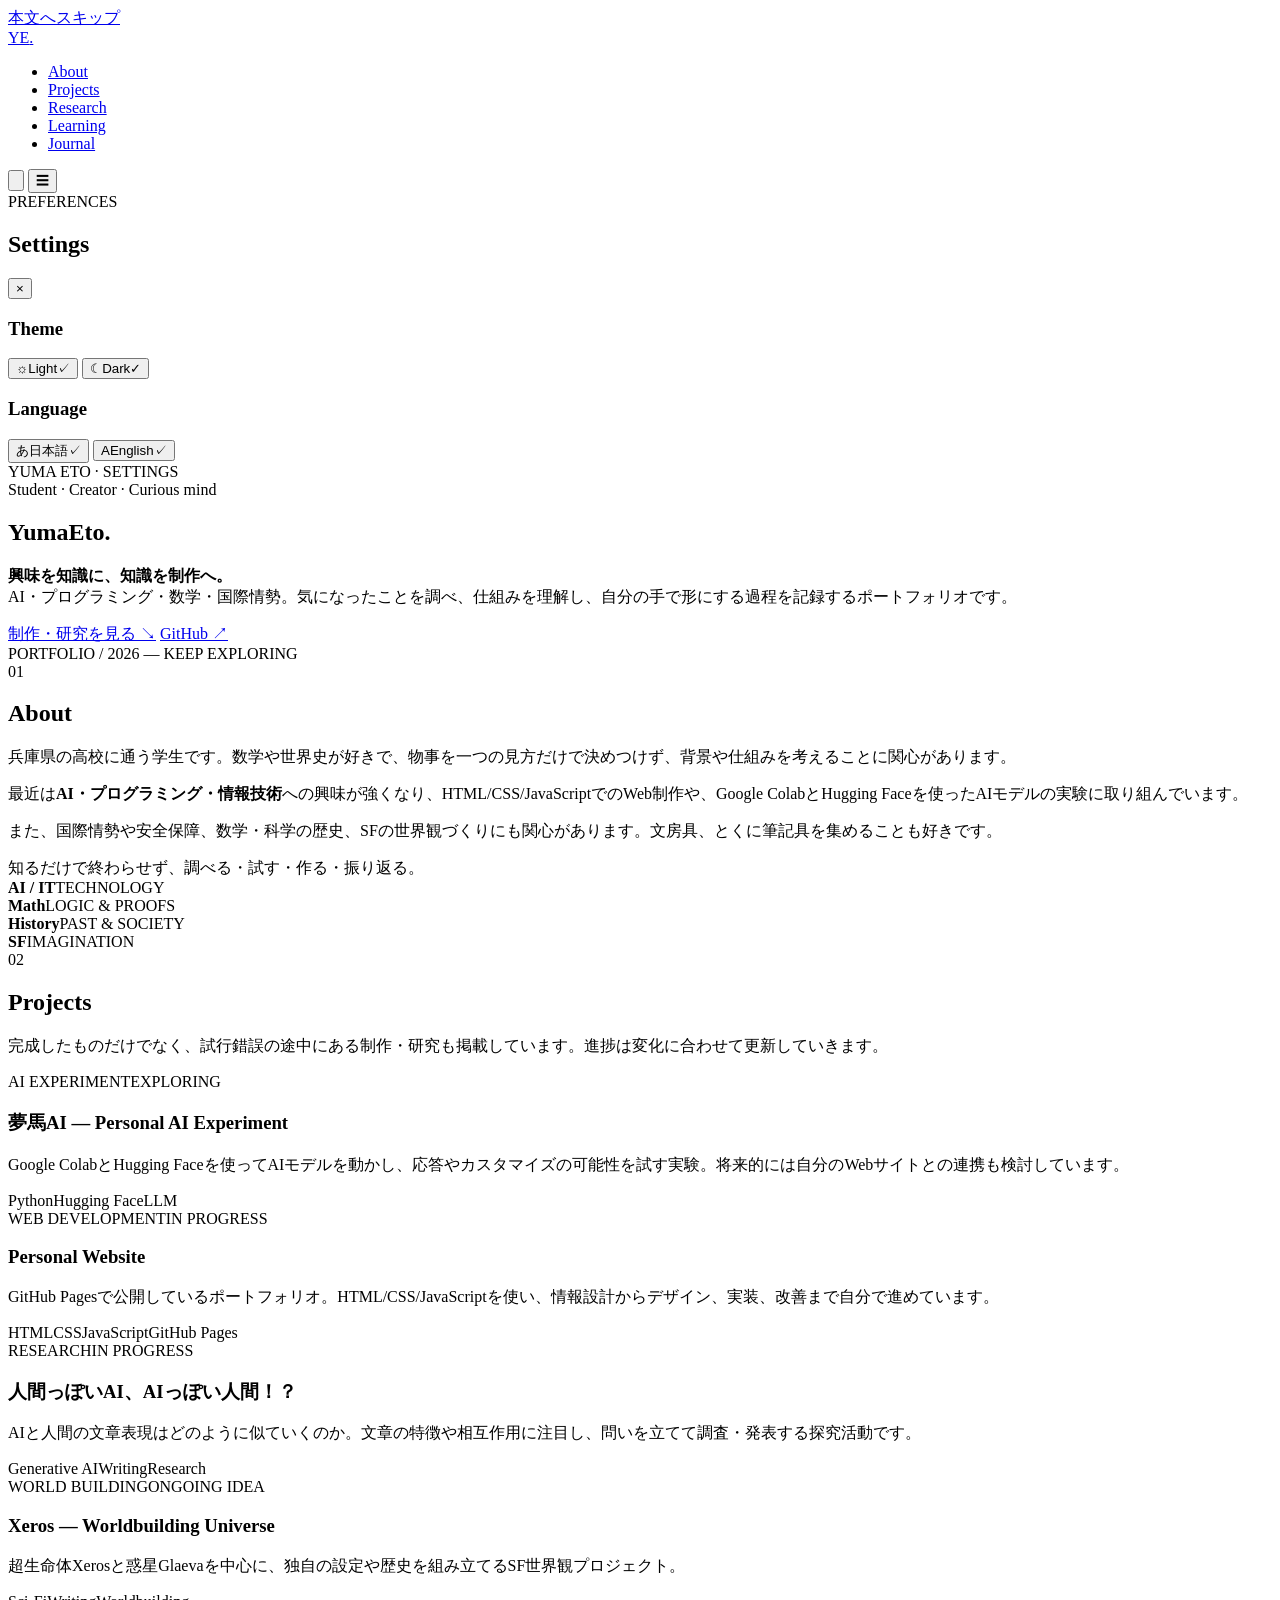
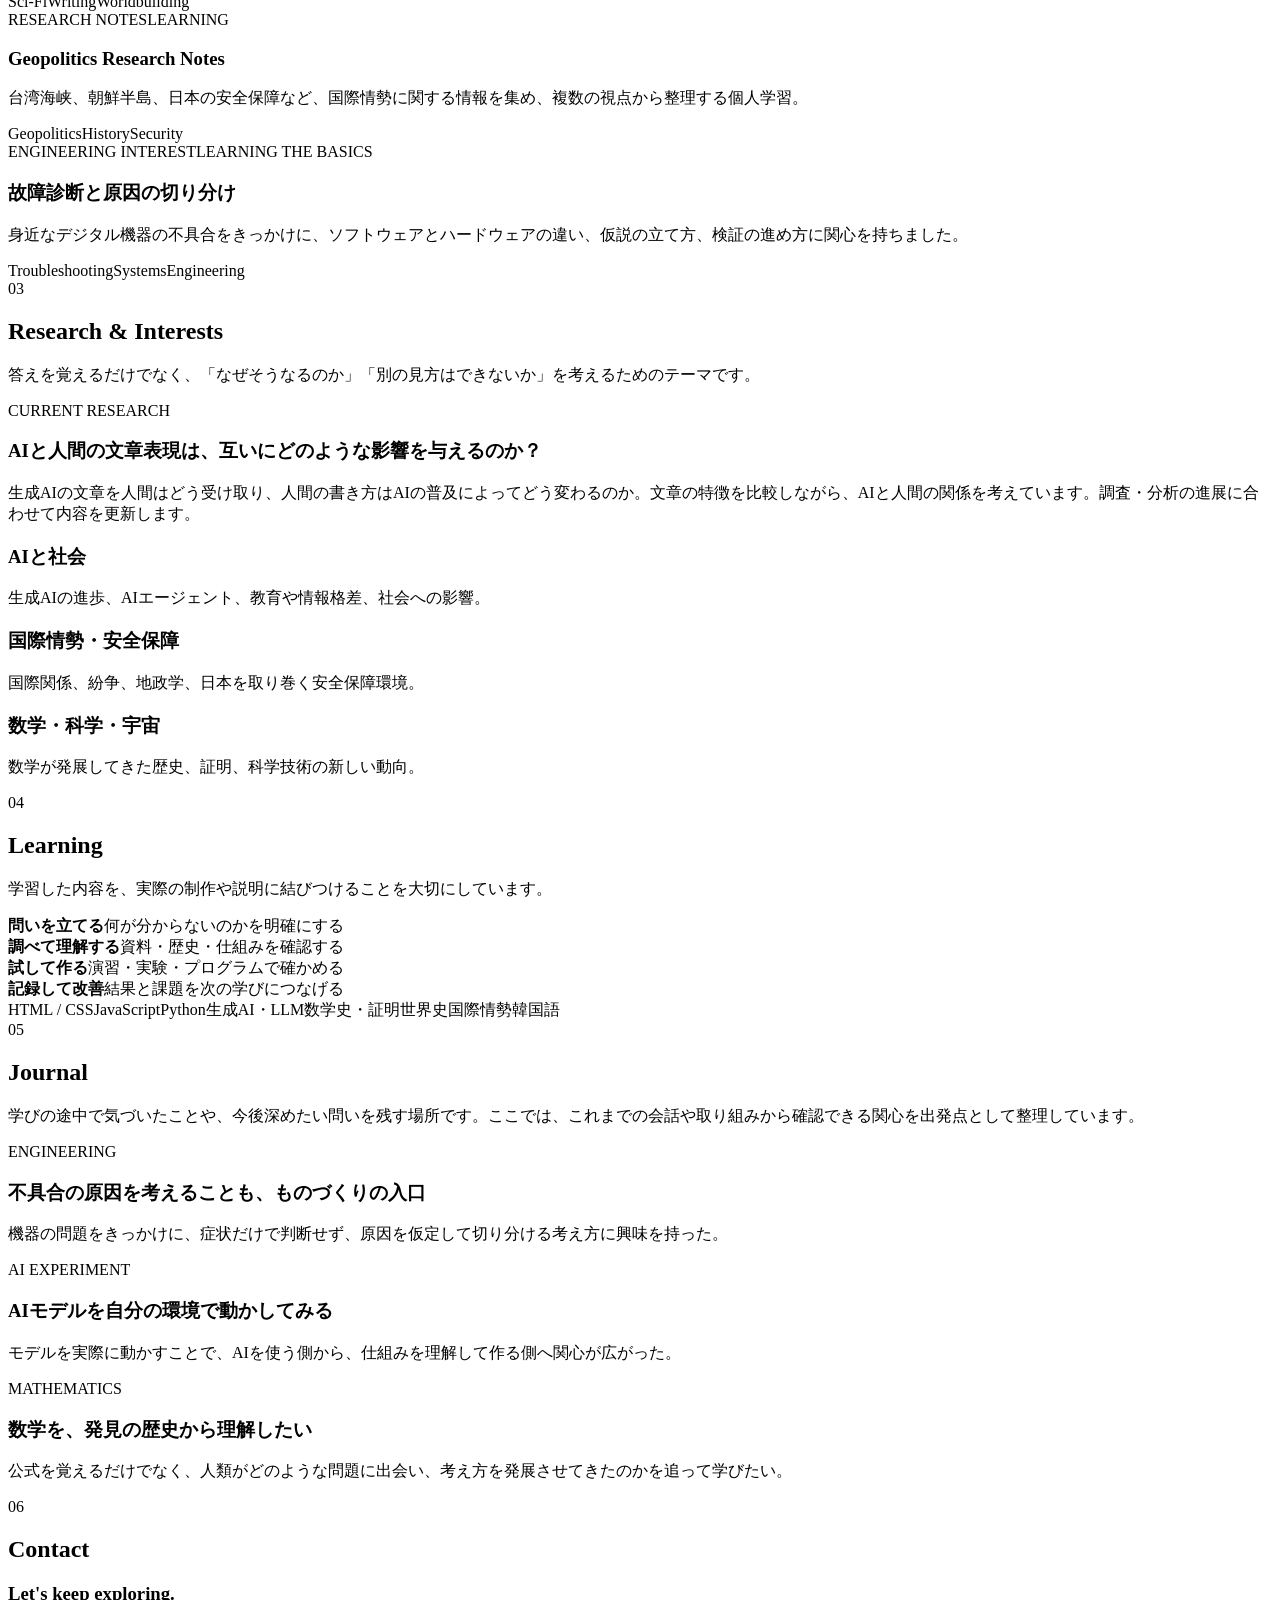
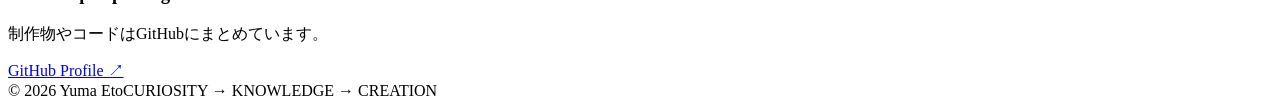
==== index.html @ fa26dd24 "Update index.html" ====
<!DOCTYPE html>
<html lang="ja">
<head>
  <meta name="google-site-verification" content="FqRLTUXQck-k64eIc5uA23rXGREkpVwpZC4nR2rR-JA" />
  <meta charset="UTF-8">
  <meta name="viewport" content="width=device-width, initial-scale=1">
  <meta name="theme-color" content="#080e1b">
  <meta name="description" content="興味を知識に、知識を制作へ。AI・プログラミング・数学・国際情勢について学び、考え、形にするポートフォリオ。">

  <!-- Open Graph -->
  <meta property="og:type" content="website">
  <meta property="og:locale" content="ja_JP">
  <meta property="og:site_name" content="Yuma Eto — Portfolio">
  <meta property="og:title" content="Yuma Eto — Curiosity to Creation">
  <meta property="og:description" content="AI・プログラミング・数学・国際情勢。興味を知識に、知識を制作へ。学び、考え、形にする過程を記録するポートフォリオ。">
  <meta property="og:url" content="https://rufus505.github.io/mysite/">
  <meta property="og:image" content="https://rufus505.github.io/mysite/ogp.svg">
  <meta property="og:image:secure_url" content="https://rufus505.github.io/mysite/ogp.svg">
  <meta property="og:image:type" content="image/svg+xml">
  <meta property="og:image:width" content="1200">
  <meta property="og:image:height" content="630">

  <!-- X / Twitter -->
  <meta name="twitter:card" content="summary_large_image">
  <meta name="twitter:title" content="Yuma Eto — Curiosity to Creation">
  <meta name="twitter:description" content="AI・プログラミング・数学・国際情勢。興味を知識に、知識を制作へ。">
  <meta name="twitter:image" content="https://rufus505.github.io/mysite/ogp.svg">

  <!-- Canonical URL -->
  <link rel="canonical" href="https://rufus505.github.io/mysite/">
  <title>Yuma Eto — Curiosity to Creation</title>
  <link rel="icon" href="/mysite/favicon.png" type="image/png">
  <link rel="preconnect" href="https://fonts.googleapis.com">
  <link rel="preconnect" href="https://fonts.gstatic.com" crossorigin>
  <link href="https://fonts.googleapis.com/css2?family=DM+Mono:wght@400;500&family=Manrope:wght@400;500;600;700;800&family=Noto+Sans+JP:wght@400;500;600;700&display=swap" rel="stylesheet">
  
  <link rel="stylesheet" href="/mysite/style.css">
  <script src="/mysite/script.js"></script>
</head>
<body>
  <a class="skip-link" href="#main">本文へスキップ</a>
  <header class="topbar" id="topbar">
    <nav class="container nav-wrap" aria-label="メインナビゲーション">
      <a class="brand" href="#home" aria-label="ホーム">YE<span>.</span></a>
      <ul class="nav-links" id="navLinks">
        <li><a href="#about">About</a></li>
        <li><a href="#projects">Projects</a></li>
        <li><a href="#research">Research</a></li>
        <li><a href="#learning">Learning</a></li>
        <li><a href="#journal">Journal</a></li>
      </ul>
      <div class="nav-actions">
        <button class="settings-toggle" id="settingsToggle" type="button" aria-label="設定を開く" aria-expanded="false" aria-controls="settingsPanel"><img src="/mysite/settings-gear.png" alt="" aria-hidden="true"></button>
        <button class="menu-toggle" id="menuToggle" type="button" aria-label="メニューを開く" aria-expanded="false" aria-controls="navLinks">☰</button>
      </div>
    </nav>
  </header>

  <div class="settings-backdrop" id="settingsBackdrop" hidden></div>
  <aside class="settings-panel" id="settingsPanel" role="dialog" aria-modal="true" aria-hidden="true" aria-labelledby="settingsTitle" tabindex="-1">
    <div class="settings-header">
      <div><span class="settings-kicker mono">PREFERENCES</span><h2 id="settingsTitle">Settings</h2></div>
      <button class="settings-close" id="settingsClose" type="button" aria-label="設定を閉じる">×</button>
    </div>
    <div class="settings-content">
      <section class="setting-group" aria-labelledby="themeLabel">
        <h3 id="themeLabel">Theme</h3>
        <div class="setting-options" role="group" aria-label="Theme">
          <button class="setting-option" type="button" data-theme-choice="light"><span class="option-icon">☼</span>Light<span class="option-check">✓</span></button>
          <button class="setting-option" type="button" data-theme-choice="dark"><span class="option-icon">☾</span>Dark<span class="option-check">✓</span></button>
        </div>
      </section>
      <section class="setting-group" aria-labelledby="languageLabel">
        <h3 id="languageLabel">Language</h3>
        <div class="setting-options" role="group" aria-label="Language">
          <button class="setting-option" type="button" data-language-choice="ja"><span class="option-icon language-icon">あ</span>日本語<span class="option-check">✓</span></button>
          <button class="setting-option" type="button" data-language-choice="en"><span class="option-icon language-icon">A</span>English<span class="option-check">✓</span></button>
        </div>
      </section>
    </div>
    <div class="settings-footer mono">YUMA ETO <span>·</span> SETTINGS</div>
  </aside>

  <main id="main">
    <section class="hero" id="home">
      <div class="container">
        <div class="eyebrow">Student · Creator · Curious mind</div>
        <h1>Yuma<span>Eto.</span></h1>
        <p class="hero-lead">
          <strong>興味を知識に、知識を制作へ。</strong><br>
          AI・プログラミング・数学・国際情勢。気になったことを調べ、仕組みを理解し、自分の手で形にする過程を記録するポートフォリオです。
        </p>
        <div class="hero-actions">
          <a class="button primary" href="#projects">制作・研究を見る <span aria-hidden="true">↘</span></a>
          <a class="button secondary" href="https://github.com/rufus505" target="_blank" rel="noopener noreferrer">GitHub <span aria-hidden="true">↗</span></a>
        </div>
      </div>
      <div class="container hero-foot">PORTFOLIO / 2026 — KEEP EXPLORING</div>
    </section>

    <section id="about">
      <div class="container">
        <div class="section-heading reveal"><span class="section-index">01</span><h2>About</h2><div class="heading-line"></div></div>
        <div class="about-grid">
          <div class="about-copy reveal">
            <p>兵庫県の高校に通う学生です。数学や世界史が好きで、物事を一つの見方だけで決めつけず、背景や仕組みを考えることに関心があります。</p>
            <p>最近は<strong>AI・プログラミング・情報技術</strong>への興味が強くなり、HTML/CSS/JavaScriptでのWeb制作や、Google ColabとHugging Faceを使ったAIモデルの実験に取り組んでいます。</p>
            <p>また、国際情勢や安全保障、数学・科学の歴史、SFの世界観づくりにも関心があります。文房具、とくに筆記具を集めることも好きです。</p>
            <div class="principle">知るだけで終わらせず、調べる・試す・作る・振り返る。</div>
          </div>
          <div class="fact-grid reveal">
            <div class="fact"><b>AI / IT</b><span>TECHNOLOGY</span></div>
            <div class="fact"><b>Math</b><span>LOGIC & PROOFS</span></div>
            <div class="fact"><b>History</b><span>PAST & SOCIETY</span></div>
            <div class="fact"><b>SF</b><span>IMAGINATION</span></div>
          </div>
        </div>
      </div>
    </section>

    <section id="projects">
      <div class="container">
        <div class="section-heading reveal"><span class="section-index">02</span><h2>Projects</h2><div class="heading-line"></div></div>
        <p class="section-intro reveal">完成したものだけでなく、試行錯誤の途中にある制作・研究も掲載しています。進捗は変化に合わせて更新していきます。</p>
        <div class="cards">
          <article class="card reveal">
            <div class="card-top"><span class="tag">AI EXPERIMENT</span><span class="status">EXPLORING</span></div>
            <h3>夢馬AI — Personal AI Experiment</h3>
            <p>Google ColabとHugging Faceを使ってAIモデルを動かし、応答やカスタマイズの可能性を試す実験。将来的には自分のWebサイトとの連携も検討しています。</p>
            <div class="card-meta"><span>Python</span><span>Hugging Face</span><span>LLM</span></div>
          </article>
          <article class="card reveal">
            <div class="card-top"><span class="tag">WEB DEVELOPMENT</span><span class="status">IN PROGRESS</span></div>
            <h3>Personal Website</h3>
            <p>GitHub Pagesで公開しているポートフォリオ。HTML/CSS/JavaScriptを使い、情報設計からデザイン、実装、改善まで自分で進めています。</p>
            <div class="card-meta"><span>HTML</span><span>CSS</span><span>JavaScript</span><span>GitHub Pages</span></div>
          </article>
          <article class="card reveal">
            <div class="card-top"><span class="tag">RESEARCH</span><span class="status">IN PROGRESS</span></div>
            <h3>人間っぽいAI、AIっぽい人間！？</h3>
            <p>AIと人間の文章表現はどのように似ていくのか。文章の特徴や相互作用に注目し、問いを立てて調査・発表する探究活動です。</p>
            <div class="card-meta"><span>Generative AI</span><span>Writing</span><span>Research</span></div>
          </article>
          <article class="card reveal">
            <div class="card-top"><span class="tag">WORLD BUILDING</span><span class="status">ONGOING IDEA</span></div>
            <h3>Xeros — Worldbuilding Universe</h3>
            <p>超生命体Xerosと惑星Glaevaを中心に、独自の設定や歴史を組み立てるSF世界観プロジェクト。</p>
            <div class="card-meta"><span>Sci-Fi</span><span>Writing</span><span>Worldbuilding</span></div>
          </article>
          <article class="card reveal">
            <div class="card-top"><span class="tag">RESEARCH NOTES</span><span class="status">LEARNING</span></div>
            <h3>Geopolitics Research Notes</h3>
            <p>台湾海峡、朝鮮半島、日本の安全保障など、国際情勢に関する情報を集め、複数の視点から整理する個人学習。</p>
            <div class="card-meta"><span>Geopolitics</span><span>History</span><span>Security</span></div>
          </article>
          <article class="card reveal">
            <div class="card-top"><span class="tag">ENGINEERING INTEREST</span><span class="status">LEARNING THE BASICS</span></div>
            <h3>故障診断と原因の切り分け</h3>
            <p>身近なデジタル機器の不具合をきっかけに、ソフトウェアとハードウェアの違い、仮説の立て方、検証の進め方に関心を持ちました。</p>
            <div class="card-meta"><span>Troubleshooting</span><span>Systems</span><span>Engineering</span></div>
          </article>
        </div>
      </div>
    </section>

    <section id="research">
      <div class="container">
        <div class="section-heading reveal"><span class="section-index">03</span><h2>Research & Interests</h2><div class="heading-line"></div></div>
        <p class="section-intro reveal">答えを覚えるだけでなく、「なぜそうなるのか」「別の見方はできないか」を考えるためのテーマです。</p>
        <div class="research-grid">
          <article class="research-main reveal">
            <span class="tag">CURRENT RESEARCH</span>
            <h3>AIと人間の文章表現は、互いにどのような影響を与えるのか？</h3>
            <p>生成AIの文章を人間はどう受け取り、人間の書き方はAIの普及によってどう変わるのか。文章の特徴を比較しながら、AIと人間の関係を考えています。調査・分析の進展に合わせて内容を更新します。</p>
          </article>
          <div class="research-side">
            <article class="reveal"><h3>AIと社会</h3><p>生成AIの進歩、AIエージェント、教育や情報格差、社会への影響。</p></article>
            <article class="reveal"><h3>国際情勢・安全保障</h3><p>国際関係、紛争、地政学、日本を取り巻く安全保障環境。</p></article>
            <article class="reveal"><h3>数学・科学・宇宙</h3><p>数学が発展してきた歴史、証明、科学技術の新しい動向。</p></article>
          </div>
        </div>
      </div>
    </section>

    <section id="learning">
      <div class="container">
        <div class="section-heading reveal"><span class="section-index">04</span><h2>Learning</h2><div class="heading-line"></div></div>
        <p class="section-intro reveal">学習した内容を、実際の制作や説明に結びつけることを大切にしています。</p>
        <div class="learning-flow">
          <div class="learning-step reveal"><b>問いを立てる</b><span>何が分からないのかを明確にする</span></div>
          <div class="learning-step reveal"><b>調べて理解する</b><span>資料・歴史・仕組みを確認する</span></div>
          <div class="learning-step reveal"><b>試して作る</b><span>演習・実験・プログラムで確かめる</span></div>
          <div class="learning-step reveal"><b>記録して改善</b><span>結果と課題を次の学びにつなげる</span></div>
        </div>
        <div class="topic-list reveal" aria-label="学習テーマ">
          <span>HTML / CSS</span><span>JavaScript</span><span>Python</span><span>生成AI・LLM</span><span>数学史・証明</span><span>世界史</span><span>国際情勢</span><span>韓国語</span>
        </div>
      </div>
    </section>

    <section id="journal">
      <div class="container">
        <div class="section-heading reveal"><span class="section-index">05</span><h2>Journal</h2><div class="heading-line"></div></div>
        <p class="section-intro reveal">学びの途中で気づいたことや、今後深めたい問いを残す場所です。ここでは、これまでの会話や取り組みから確認できる関心を出発点として整理しています。</p>
        <div class="journal-list">
          <article class="journal-item reveal"><div class="label">ENGINEERING</div><div><h3>不具合の原因を考えることも、ものづくりの入口</h3><p>機器の問題をきっかけに、症状だけで判断せず、原因を仮定して切り分ける考え方に興味を持った。</p></div></article>
          <article class="journal-item reveal"><div class="label">AI EXPERIMENT</div><div><h3>AIモデルを自分の環境で動かしてみる</h3><p>モデルを実際に動かすことで、AIを使う側から、仕組みを理解して作る側へ関心が広がった。</p></div></article>
          <article class="journal-item reveal"><div class="label">MATHEMATICS</div><div><h3>数学を、発見の歴史から理解したい</h3><p>公式を覚えるだけでなく、人類がどのような問題に出会い、考え方を発展させてきたのかを追って学びたい。</p></div></article>
        </div>
      </div>
    </section>

    <section id="contact">
      <div class="container">
        <div class="section-heading reveal"><span class="section-index">06</span><h2>Contact</h2><div class="heading-line"></div></div>
        <div class="contact-panel reveal">
          <div><h3>Let's keep exploring.</h3><p>制作物やコードはGitHubにまとめています。</p></div>
          <a class="button primary" href="https://github.com/rufus505" target="_blank" rel="noopener noreferrer">GitHub Profile ↗</a>
        </div>
      </div>
    </section>
  </main>

  <footer><div class="container footer-inner"><span>© 2026 Yuma Eto</span><span>CURIOSITY → KNOWLEDGE → CREATION</span></div></footer>

  
</body>
</html>
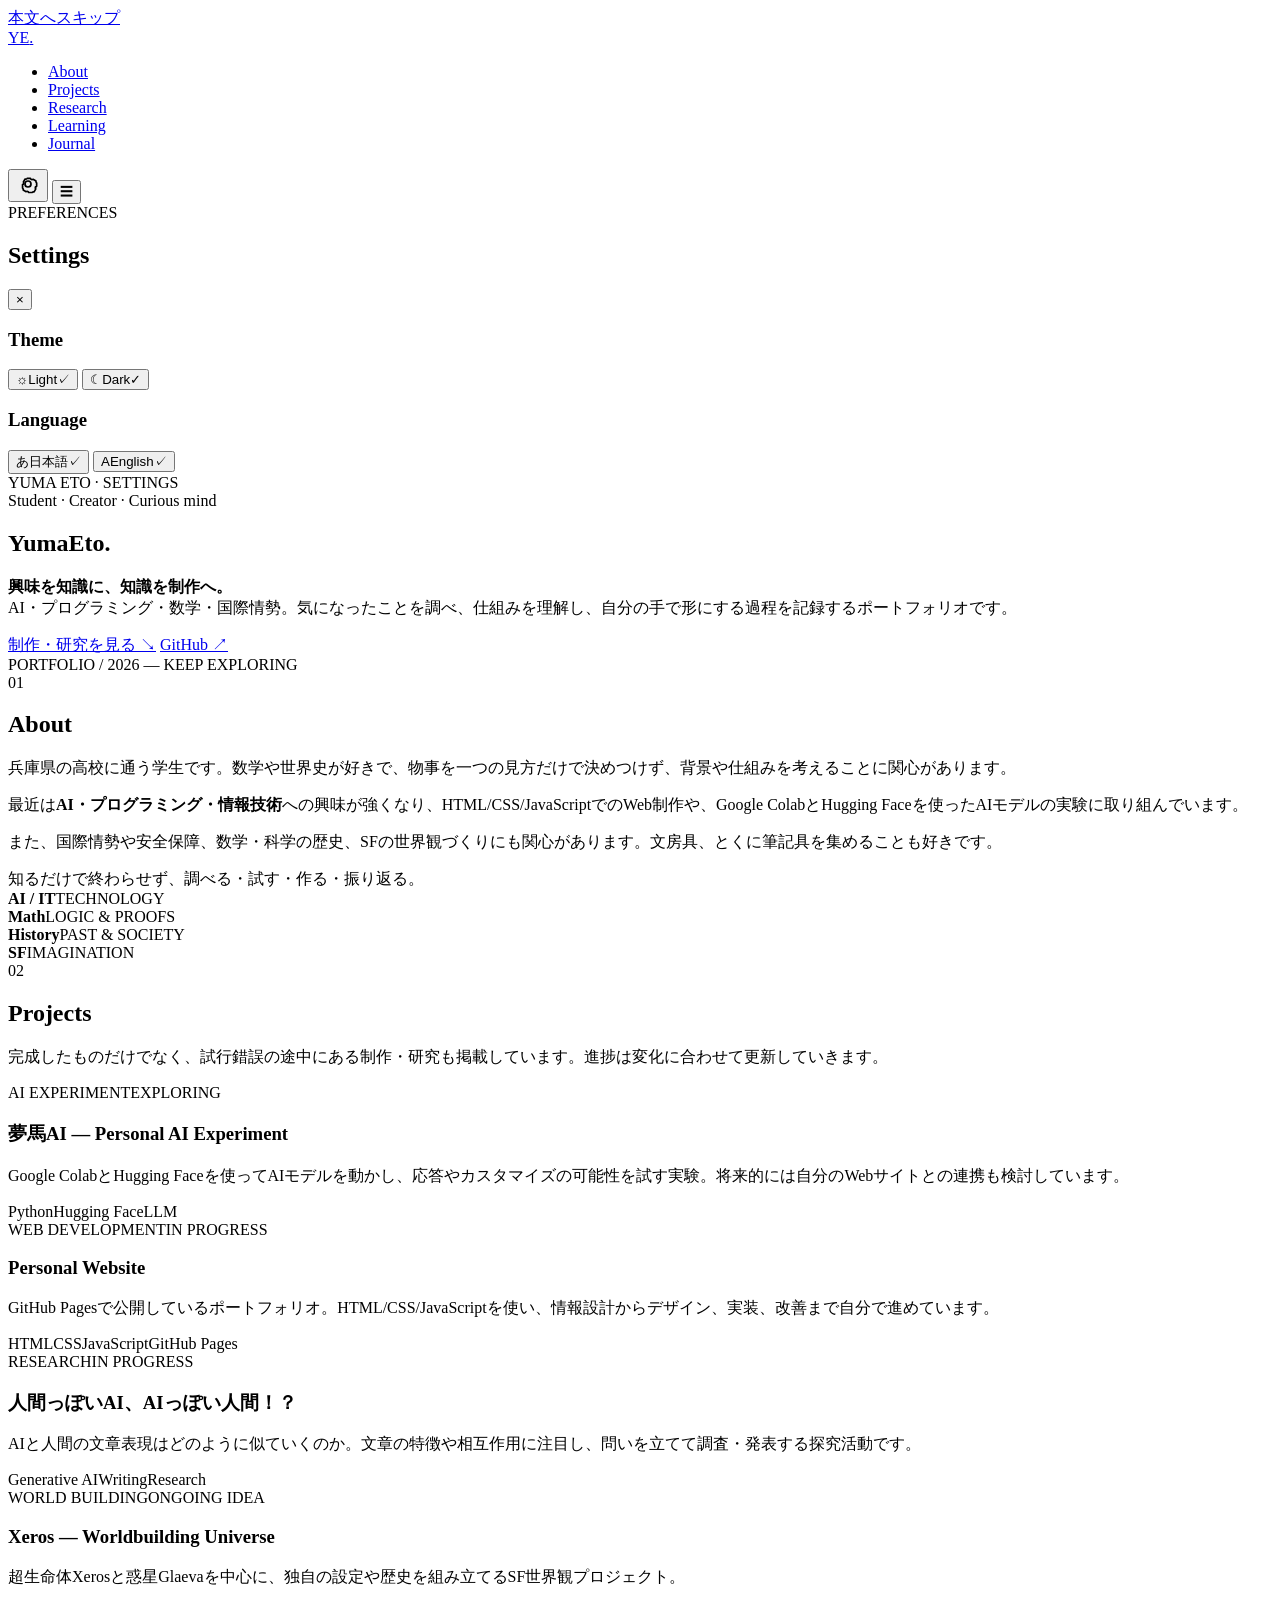
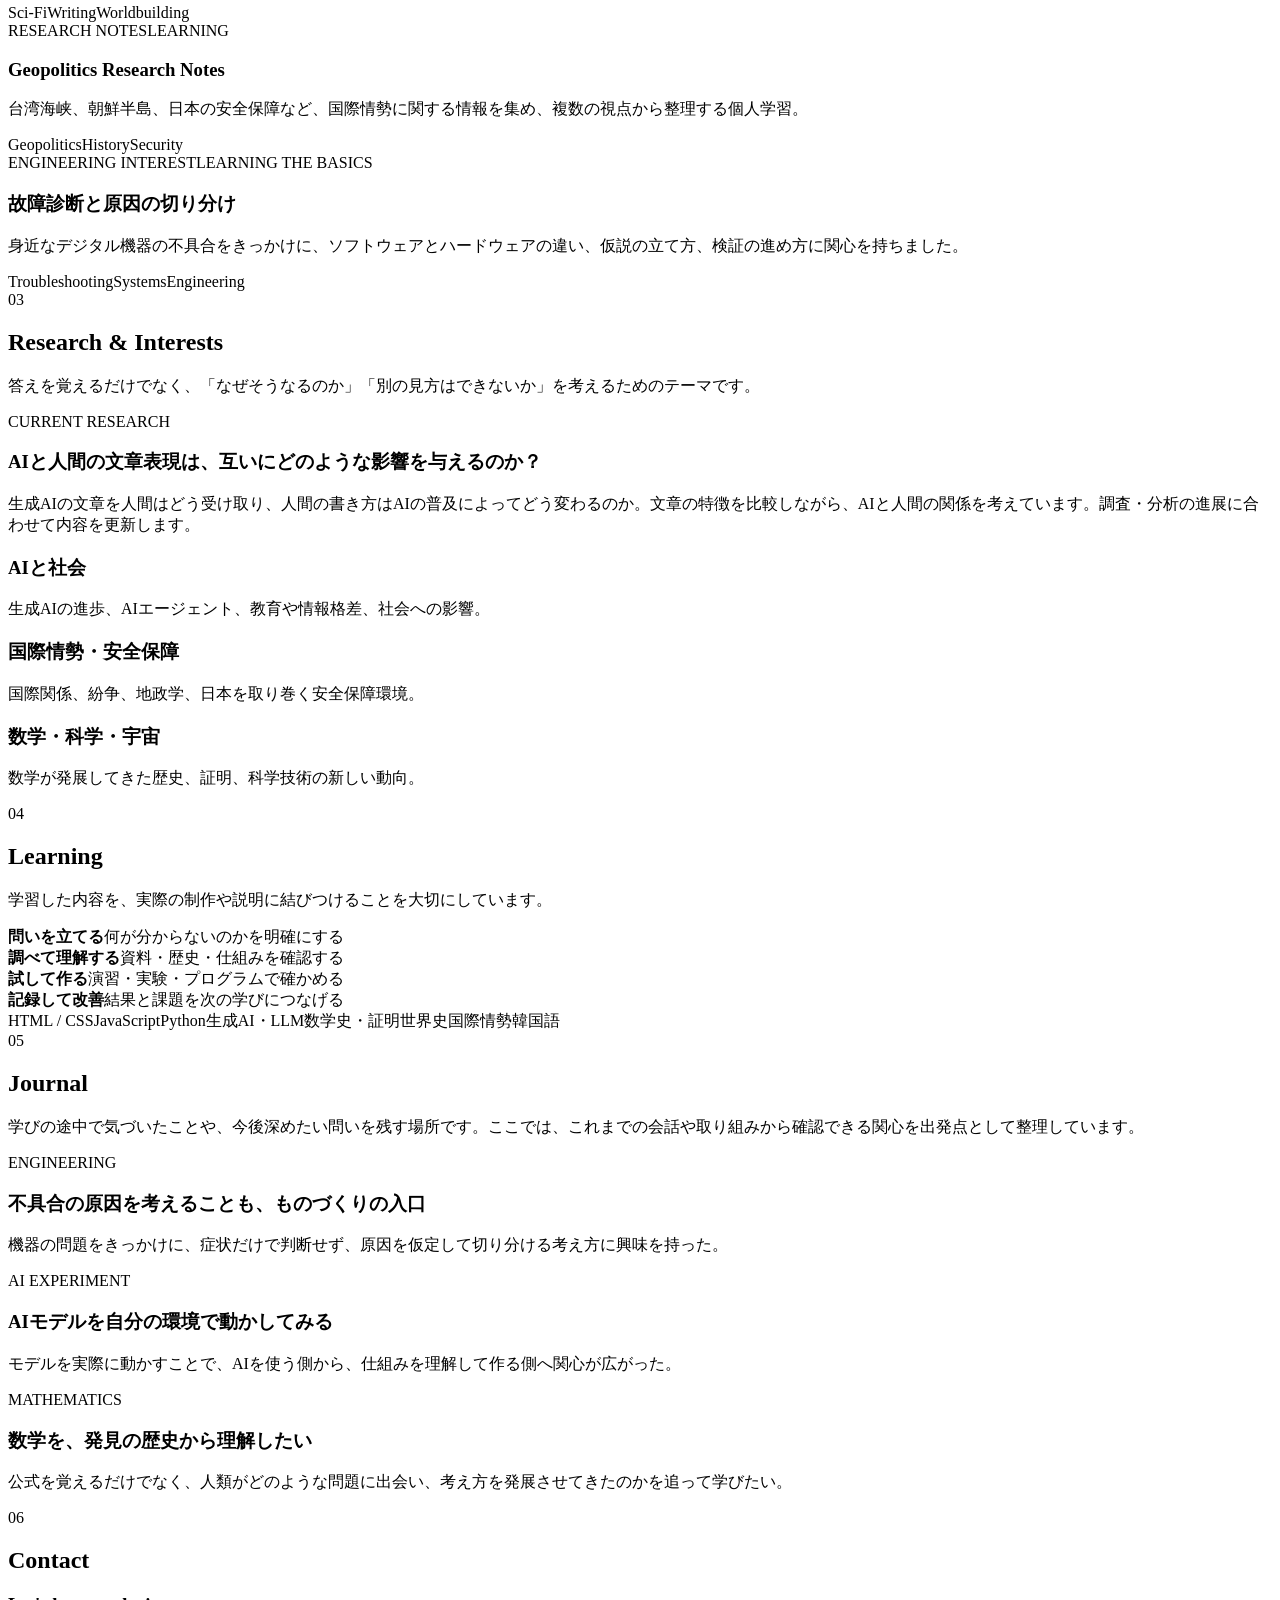
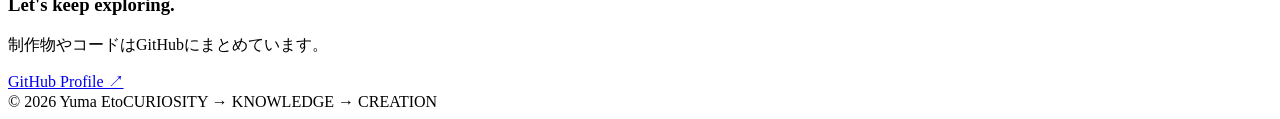
==== commit cf428846: "Replace oversized settings icon with inline SVG" ====
--- a/index.html
+++ b/index.html
@@ -1,18 +1,23 @@
 <!DOCTYPE html>
 <html lang="ja">
 <head>
-  <meta name="google-site-verification" content="FqRLTUXQck-k64eIc5uA23rXGREkpVwpZC4nR2rR-JA" />
   <meta charset="UTF-8">
   <meta name="viewport" content="width=device-width, initial-scale=1">
   <meta name="theme-color" content="#080e1b">
-  <meta name="description" content="興味を知識に、知識を制作へ。AI・プログラミング・数学・国際情勢について学び、考え、形にするポートフォリオ。">
+  <meta name="google-site-verification" content="FqRLTUXQck-k64eIc5uA23rXGREkpVwpZC4nR2rR-JA">
+  <meta name="author" content="Yuma Eto">
+  <meta name="description" content="Yuma Etoの個人ポートフォリオ。AI・プログラミング・数学の学習、AIモデルの実験、Web制作、探究活動の記録を紹介します。">
+
+  <!-- Canonical URL -->
+  <link rel="canonical" href="https://rufus505.github.io/mysite/">
+  <title>Yuma Eto | AI・プログラミング・数学の学習・制作ポートフォリオ</title>
 
   <!-- Open Graph -->
   <meta property="og:type" content="website">
   <meta property="og:locale" content="ja_JP">
-  <meta property="og:site_name" content="Yuma Eto — Portfolio">
-  <meta property="og:title" content="Yuma Eto — Curiosity to Creation">
-  <meta property="og:description" content="AI・プログラミング・数学・国際情勢。興味を知識に、知識を制作へ。学び、考え、形にする過程を記録するポートフォリオ。">
+  <meta property="og:site_name" content="Yuma Eto | Portfolio">
+  <meta property="og:title" content="Yuma Eto | AI・プログラミング・数学の学習・制作ポートフォリオ">
+  <meta property="og:description" content="AIモデルの実験、Web制作、数学や情報技術の学習・探究活動を記録する個人ポートフォリオです。">
   <meta property="og:url" content="https://rufus505.github.io/mysite/">
   <meta property="og:image" content="https://rufus505.github.io/mysite/ogp.svg">
   <meta property="og:image:secure_url" content="https://rufus505.github.io/mysite/ogp.svg">
@@ -22,20 +27,42 @@
 
   <!-- X / Twitter -->
   <meta name="twitter:card" content="summary_large_image">
-  <meta name="twitter:title" content="Yuma Eto — Curiosity to Creation">
-  <meta name="twitter:description" content="AI・プログラミング・数学・国際情勢。興味を知識に、知識を制作へ。">
+  <meta name="twitter:title" content="Yuma Eto | AI・プログラミング・数学のポートフォリオ">
+  <meta name="twitter:description" content="AIモデルの実験、Web制作、数学や情報技術の学習・探究活動を記録しています。">
   <meta name="twitter:image" content="https://rufus505.github.io/mysite/ogp.svg">
 
-  <!-- Canonical URL -->
-  <link rel="canonical" href="https://rufus505.github.io/mysite/">
-  <title>Yuma Eto — Curiosity to Creation</title>
+  <!-- Structured data: personal portfolio -->
+  <script type="application/ld+json">
+  {
+    "@context": "https://schema.org",
+    "@graph": [
+      {
+        "@type": "WebSite",
+        "@id": "https://rufus505.github.io/mysite/#website",
+        "url": "https://rufus505.github.io/mysite/",
+        "name": "Yuma Eto | Portfolio",
+        "inLanguage": "ja",
+        "publisher": { "@id": "https://rufus505.github.io/mysite/#person" }
+      },
+      {
+        "@type": "Person",
+        "@id": "https://rufus505.github.io/mysite/#person",
+        "name": "Yuma Eto",
+        "url": "https://rufus505.github.io/mysite/",
+        "sameAs": ["https://github.com/rufus505"],
+        "description": "AI・プログラミング・数学などを学び、制作や探究活動に取り組む学生。",
+        "knowsAbout": ["Artificial Intelligence", "Programming", "Web Development", "Mathematics"]
+      }
+    ]
+  }
+  </script>
   <link rel="icon" href="/mysite/favicon.png" type="image/png">
   <link rel="preconnect" href="https://fonts.googleapis.com">
   <link rel="preconnect" href="https://fonts.gstatic.com" crossorigin>
   <link href="https://fonts.googleapis.com/css2?family=DM+Mono:wght@400;500&family=Manrope:wght@400;500;600;700;800&family=Noto+Sans+JP:wght@400;500;600;700&display=swap" rel="stylesheet">
   
   <link rel="stylesheet" href="/mysite/style.css">
-  <script src="/mysite/script.js"></script>
+  <script src="/mysite/script.js" defer></script>
 </head>
 <body>
   <a class="skip-link" href="#main">本文へスキップ</a>
@@ -50,7 +77,7 @@
         <li><a href="#journal">Journal</a></li>
       </ul>
       <div class="nav-actions">
-        <button class="settings-toggle" id="settingsToggle" type="button" aria-label="設定を開く" aria-expanded="false" aria-controls="settingsPanel"><img src="/mysite/settings-gear.png" alt="" aria-hidden="true"></button>
+        <button class="settings-toggle" id="settingsToggle" type="button" aria-label="設定を開く" aria-expanded="false" aria-controls="settingsPanel"><svg width="24" height="24" viewBox="0 0 24 24" fill="none" stroke="currentColor" stroke-width="1.7" stroke-linecap="round" stroke-linejoin="round" aria-hidden="true" focusable="false"><circle cx="12" cy="12" r="3"></circle><path d="M19.4 15a1.7 1.7 0 0 0 .34 1.88l.06.06-1.7 2.94-.08-.02a1.7 1.7 0 0 0-1.82.58l-.05.07h-3.4l-.03-.08a1.7 1.7 0 0 0-1.48-1.1 1.7 1.7 0 0 0-1.05.28l-.07.05-2.94-1.7.02-.08a1.7 1.7 0 0 0-.58-1.82l-.07-.05v-3.4l.08-.03a1.7 1.7 0 0 0 1.1-1.48 1.7 1.7 0 0 0-.28-1.05l-.05-.07 1.7-2.94.08.02a1.7 1.7 0 0 0 1.82-.58l.05-.07h3.4l.03.08a1.7 1.7 0 0 0 1.48 1.1 1.7 1.7 0 0 0 1.05-.28l.07-.05 2.94 1.7-.02.08a1.7 1.7 0 0 0 .58 1.82l.07.05v3.4l-.08.03a1.7 1.7 0 0 0-1.1 1.48"></path></svg></button>
         <button class="menu-toggle" id="menuToggle" type="button" aria-label="メニューを開く" aria-expanded="false" aria-controls="navLinks">☰</button>
       </div>
     </nav>
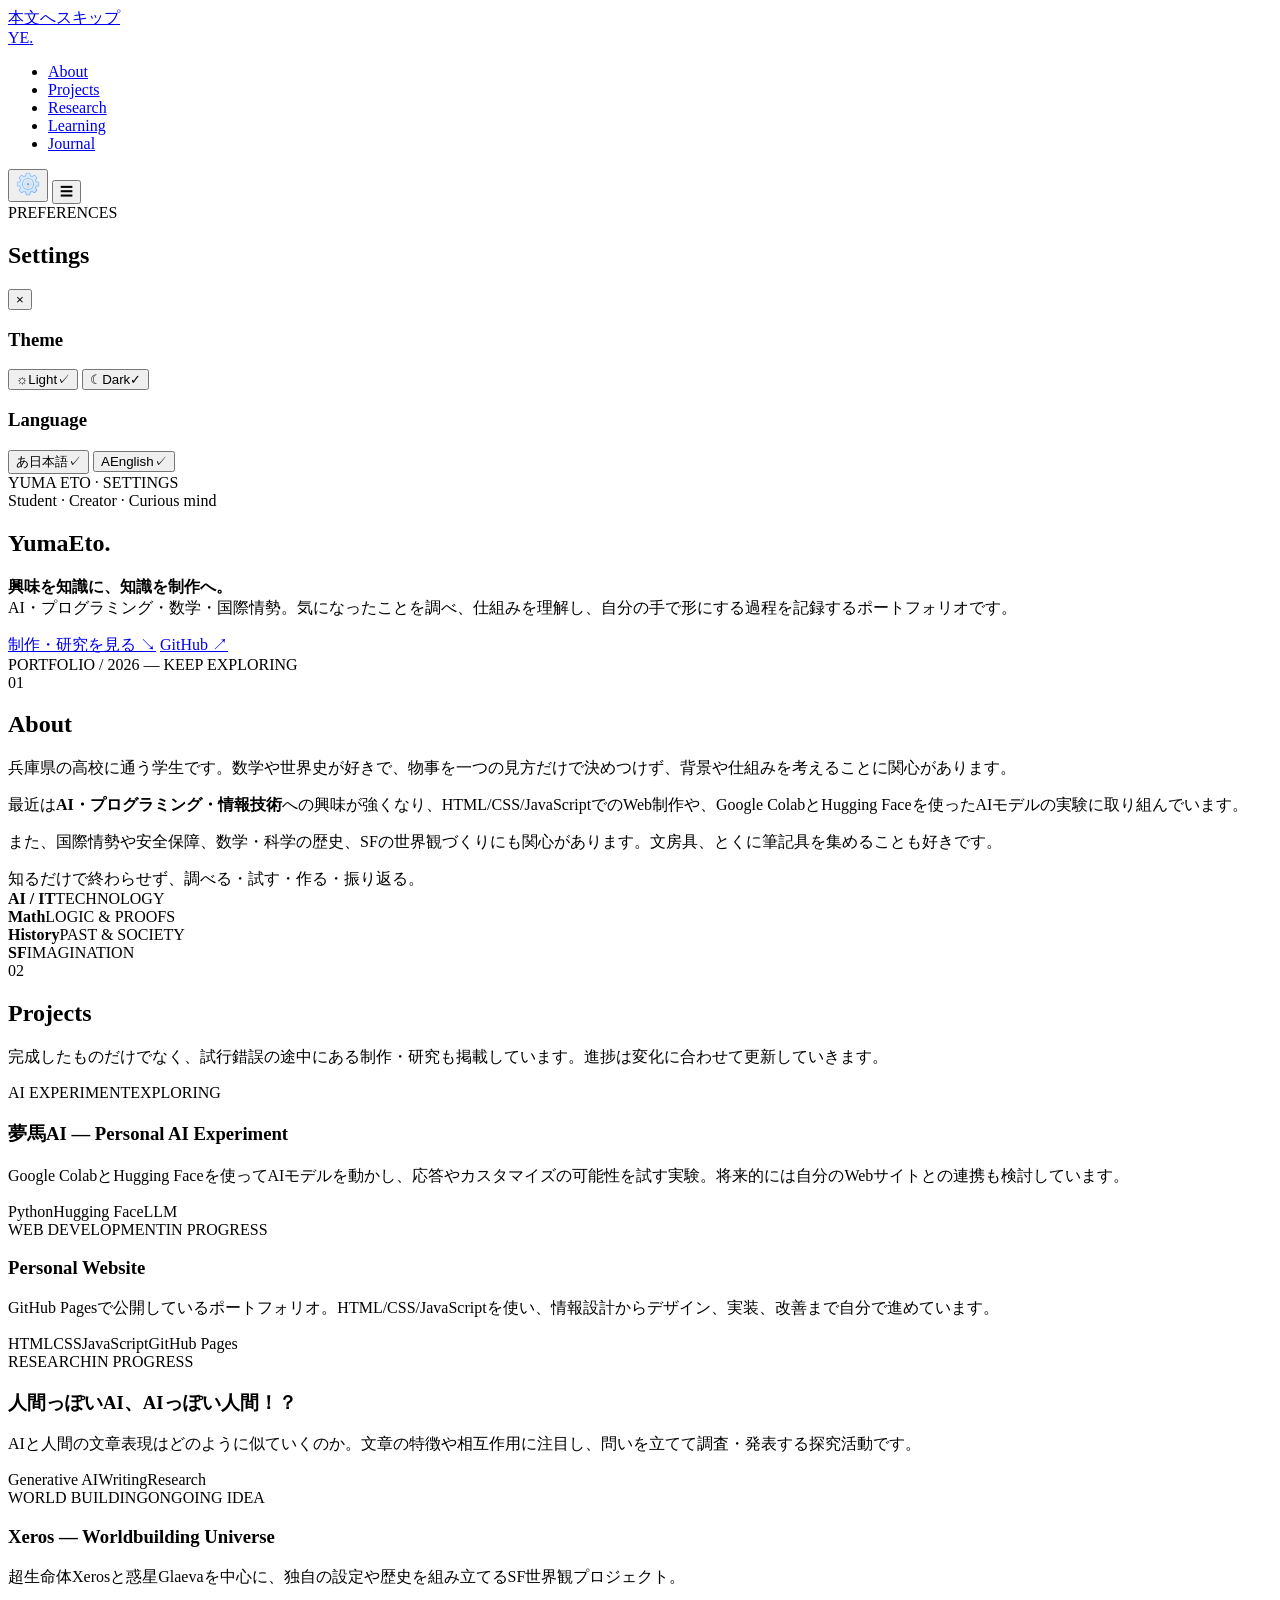
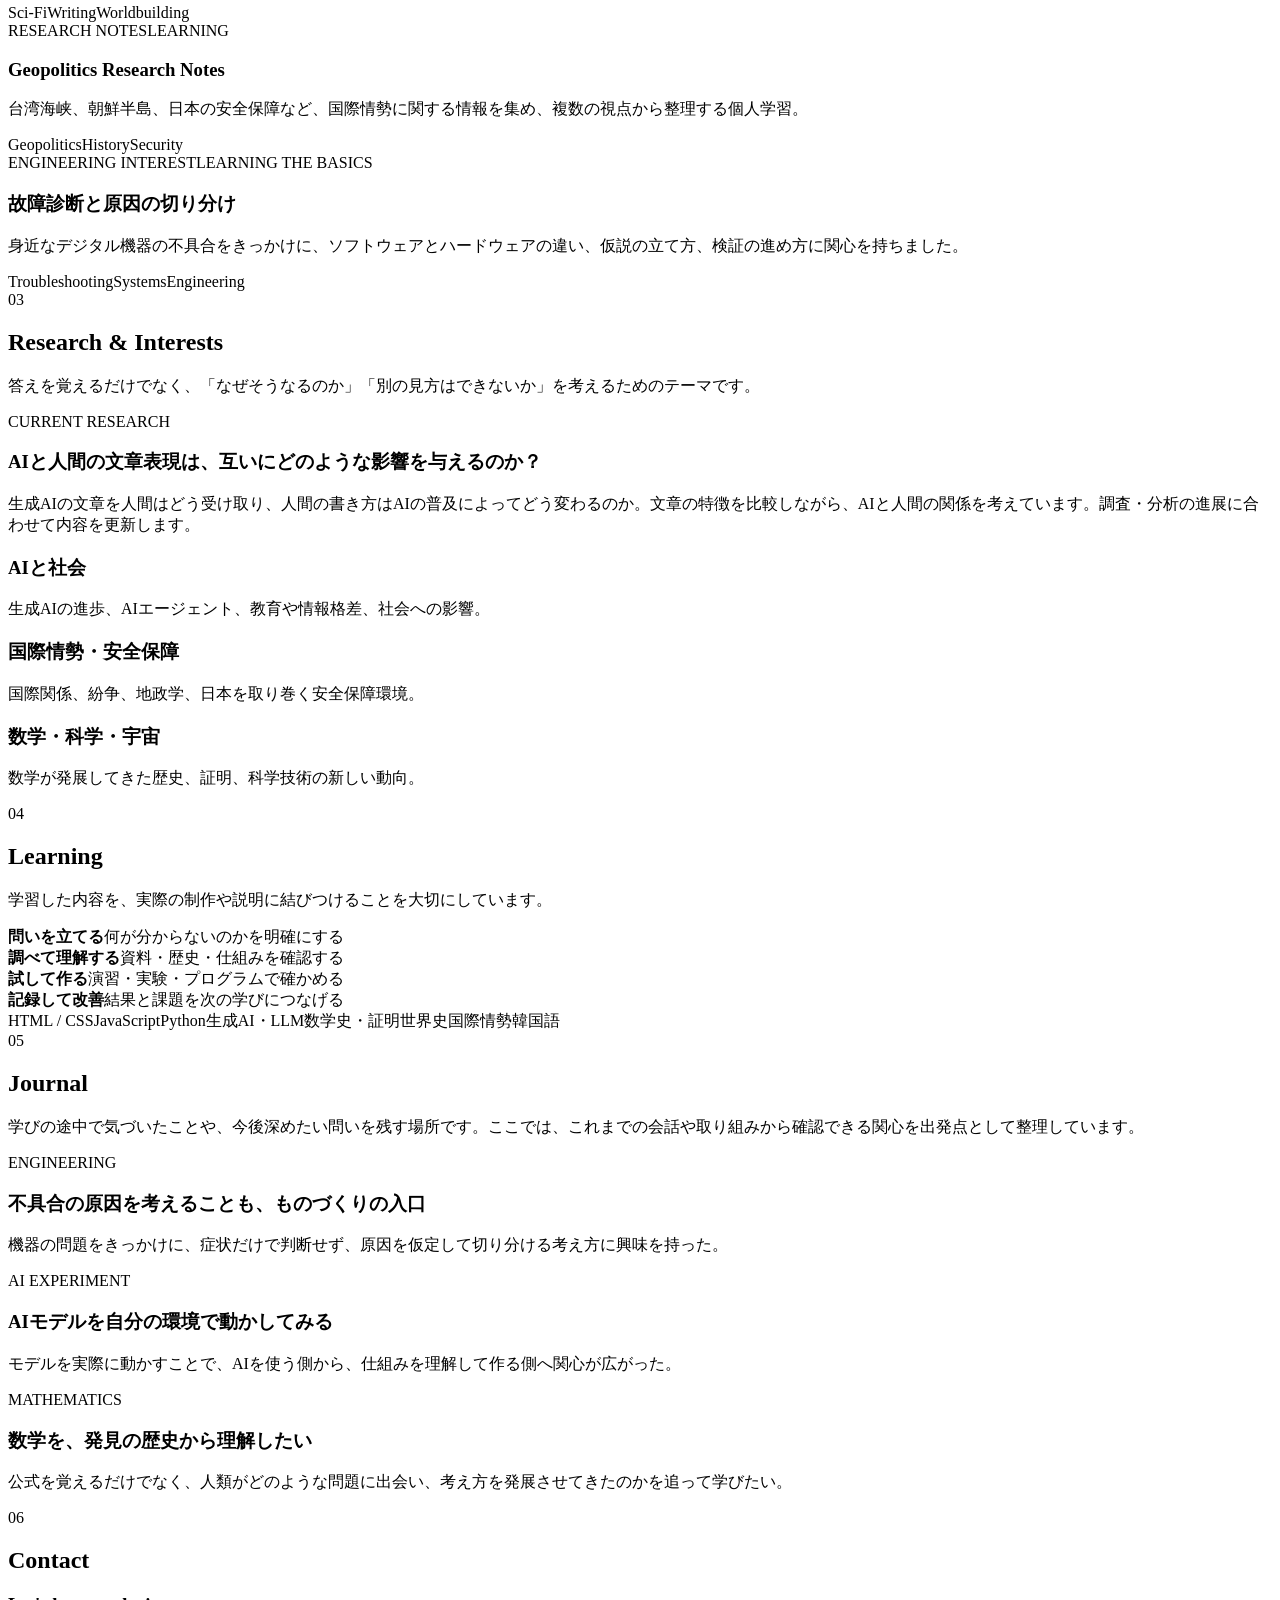
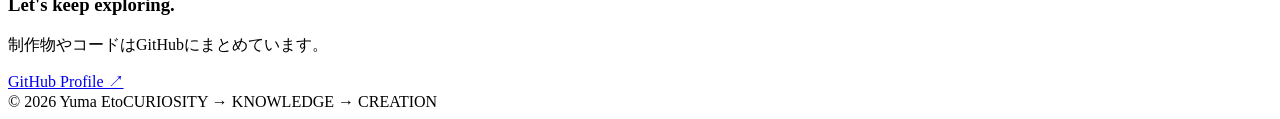
==== commit fb3b57fa: "Replace settings icon with optimized image" ====
--- a/index.html
+++ b/index.html
@@ -77,7 +77,7 @@
         <li><a href="#journal">Journal</a></li>
       </ul>
       <div class="nav-actions">
-        <button class="settings-toggle" id="settingsToggle" type="button" aria-label="設定を開く" aria-expanded="false" aria-controls="settingsPanel"><svg width="24" height="24" viewBox="0 0 24 24" fill="none" stroke="currentColor" stroke-width="1.7" stroke-linecap="round" stroke-linejoin="round" aria-hidden="true" focusable="false"><circle cx="12" cy="12" r="3"></circle><path d="M19.4 15a1.7 1.7 0 0 0 .34 1.88l.06.06-1.7 2.94-.08-.02a1.7 1.7 0 0 0-1.82.58l-.05.07h-3.4l-.03-.08a1.7 1.7 0 0 0-1.48-1.1 1.7 1.7 0 0 0-1.05.28l-.07.05-2.94-1.7.02-.08a1.7 1.7 0 0 0-.58-1.82l-.07-.05v-3.4l.08-.03a1.7 1.7 0 0 0 1.1-1.48 1.7 1.7 0 0 0-.28-1.05l-.05-.07 1.7-2.94.08.02a1.7 1.7 0 0 0 1.82-.58l.05-.07h3.4l.03.08a1.7 1.7 0 0 0 1.48 1.1 1.7 1.7 0 0 0 1.05-.28l.07-.05 2.94 1.7-.02.08a1.7 1.7 0 0 0 .58 1.82l.07.05v3.4l-.08.03a1.7 1.7 0 0 0-1.1 1.48"></path></svg></button>
+        <button class="settings-toggle" id="settingsToggle" type="button" aria-label="設定を開く" aria-expanded="false" aria-controls="settingsPanel"><img src="settings-icon.png" width="24" height="24" alt="" aria-hidden="true"></button>
         <button class="menu-toggle" id="menuToggle" type="button" aria-label="メニューを開く" aria-expanded="false" aria-controls="navLinks">☰</button>
       </div>
     </nav>
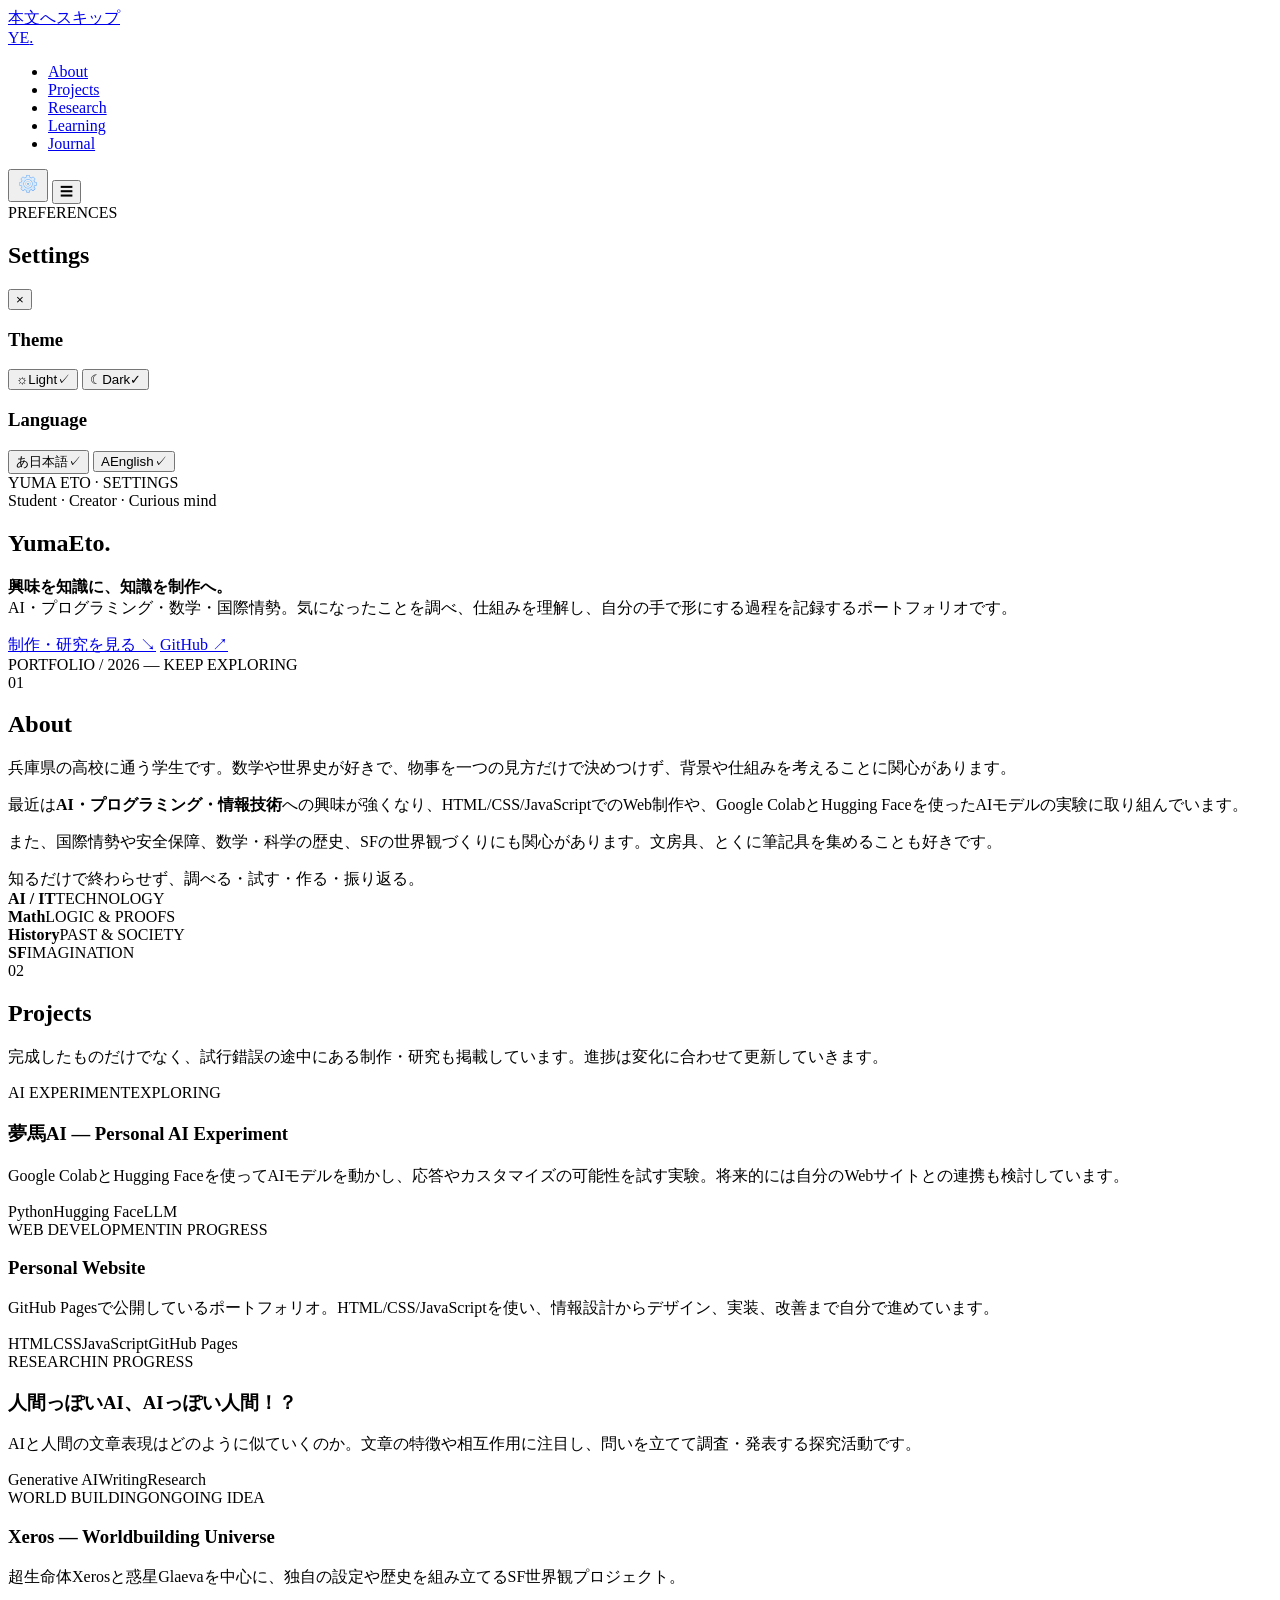
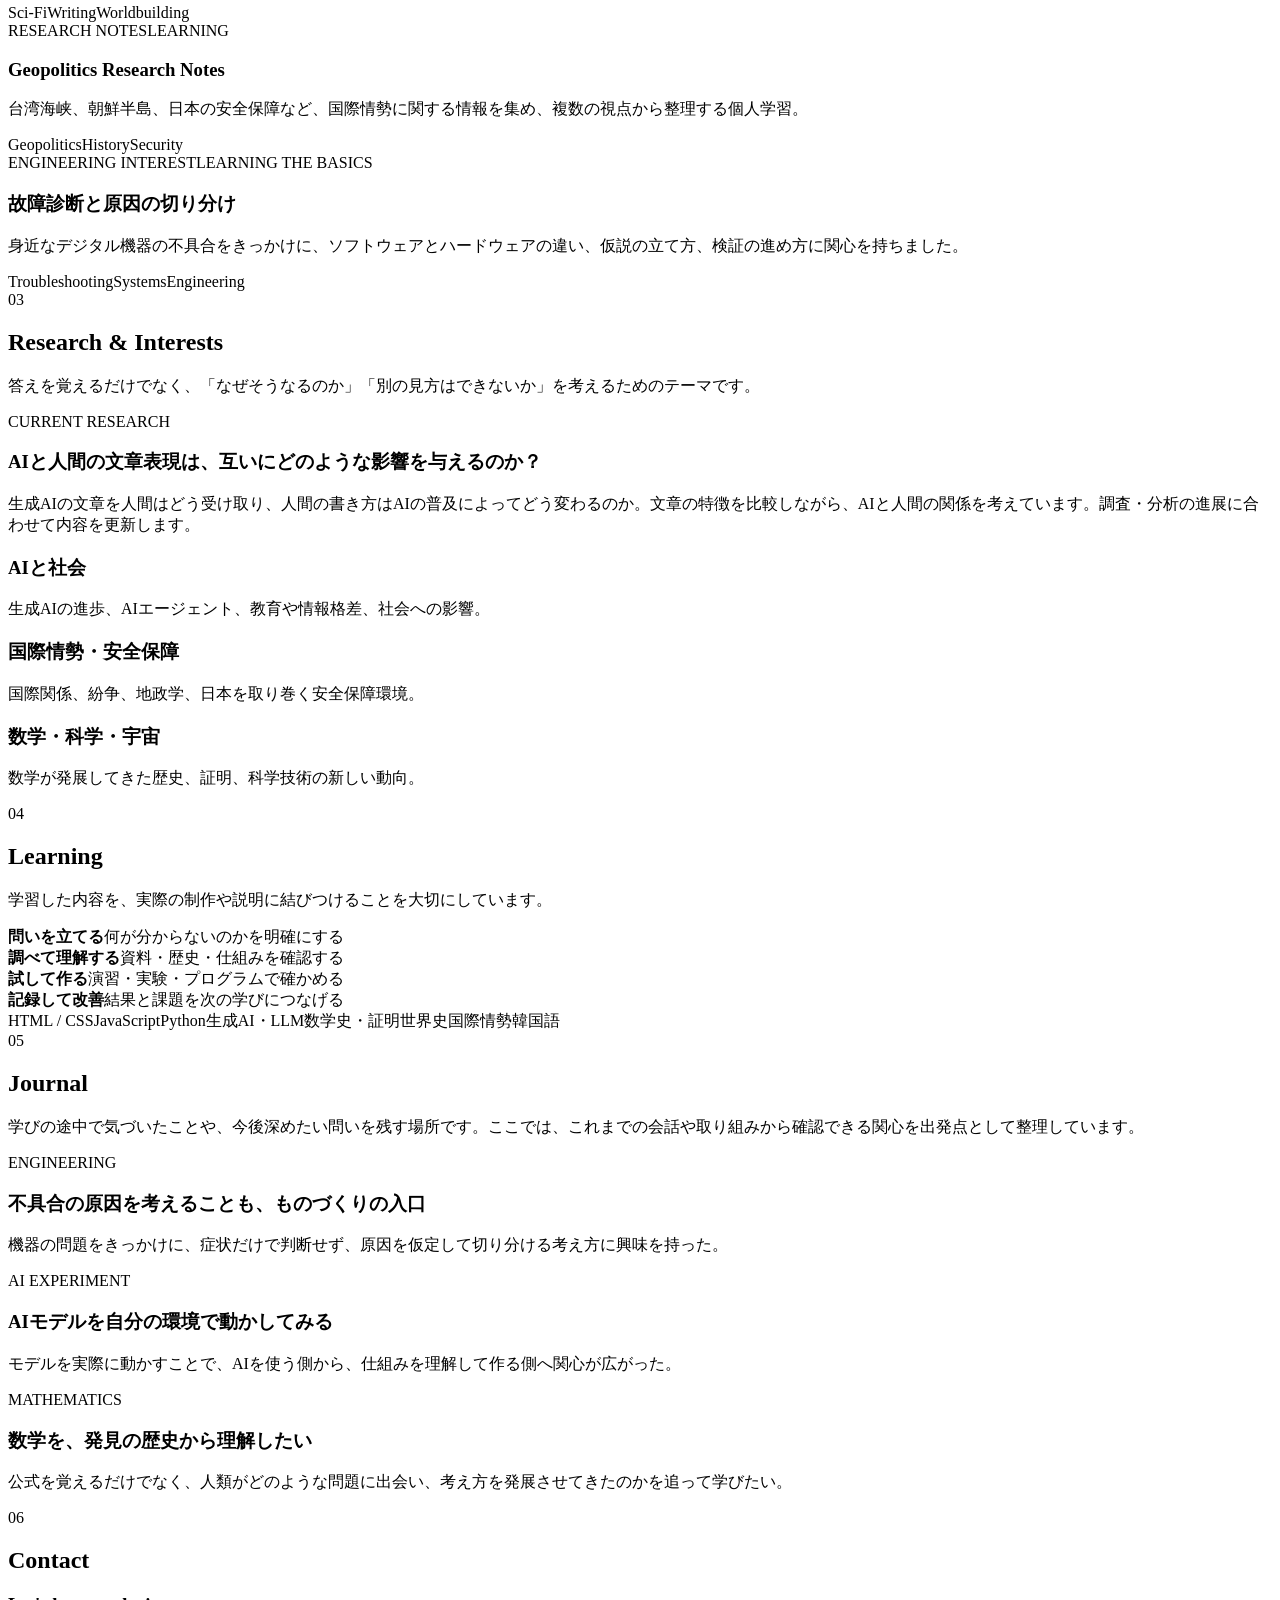
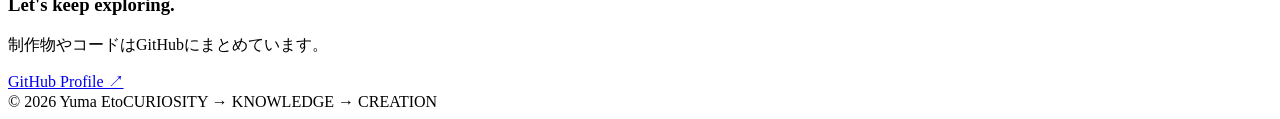
==== commit d86cd0b5: "Use minified CSS stylesheet" ====
--- a/index.html
+++ b/index.html
@@ -61,7 +61,7 @@
   <link rel="preconnect" href="https://fonts.gstatic.com" crossorigin>
   <link href="https://fonts.googleapis.com/css2?family=DM+Mono:wght@400;500&family=Manrope:wght@400;500;600;700;800&family=Noto+Sans+JP:wght@400;500;600;700&display=swap" rel="stylesheet">
   
-  <link rel="stylesheet" href="/mysite/style.css">
+  <link rel="stylesheet" href="/mysite/style.min.css">
   <script src="/mysite/script.js" defer></script>
 </head>
 <body>
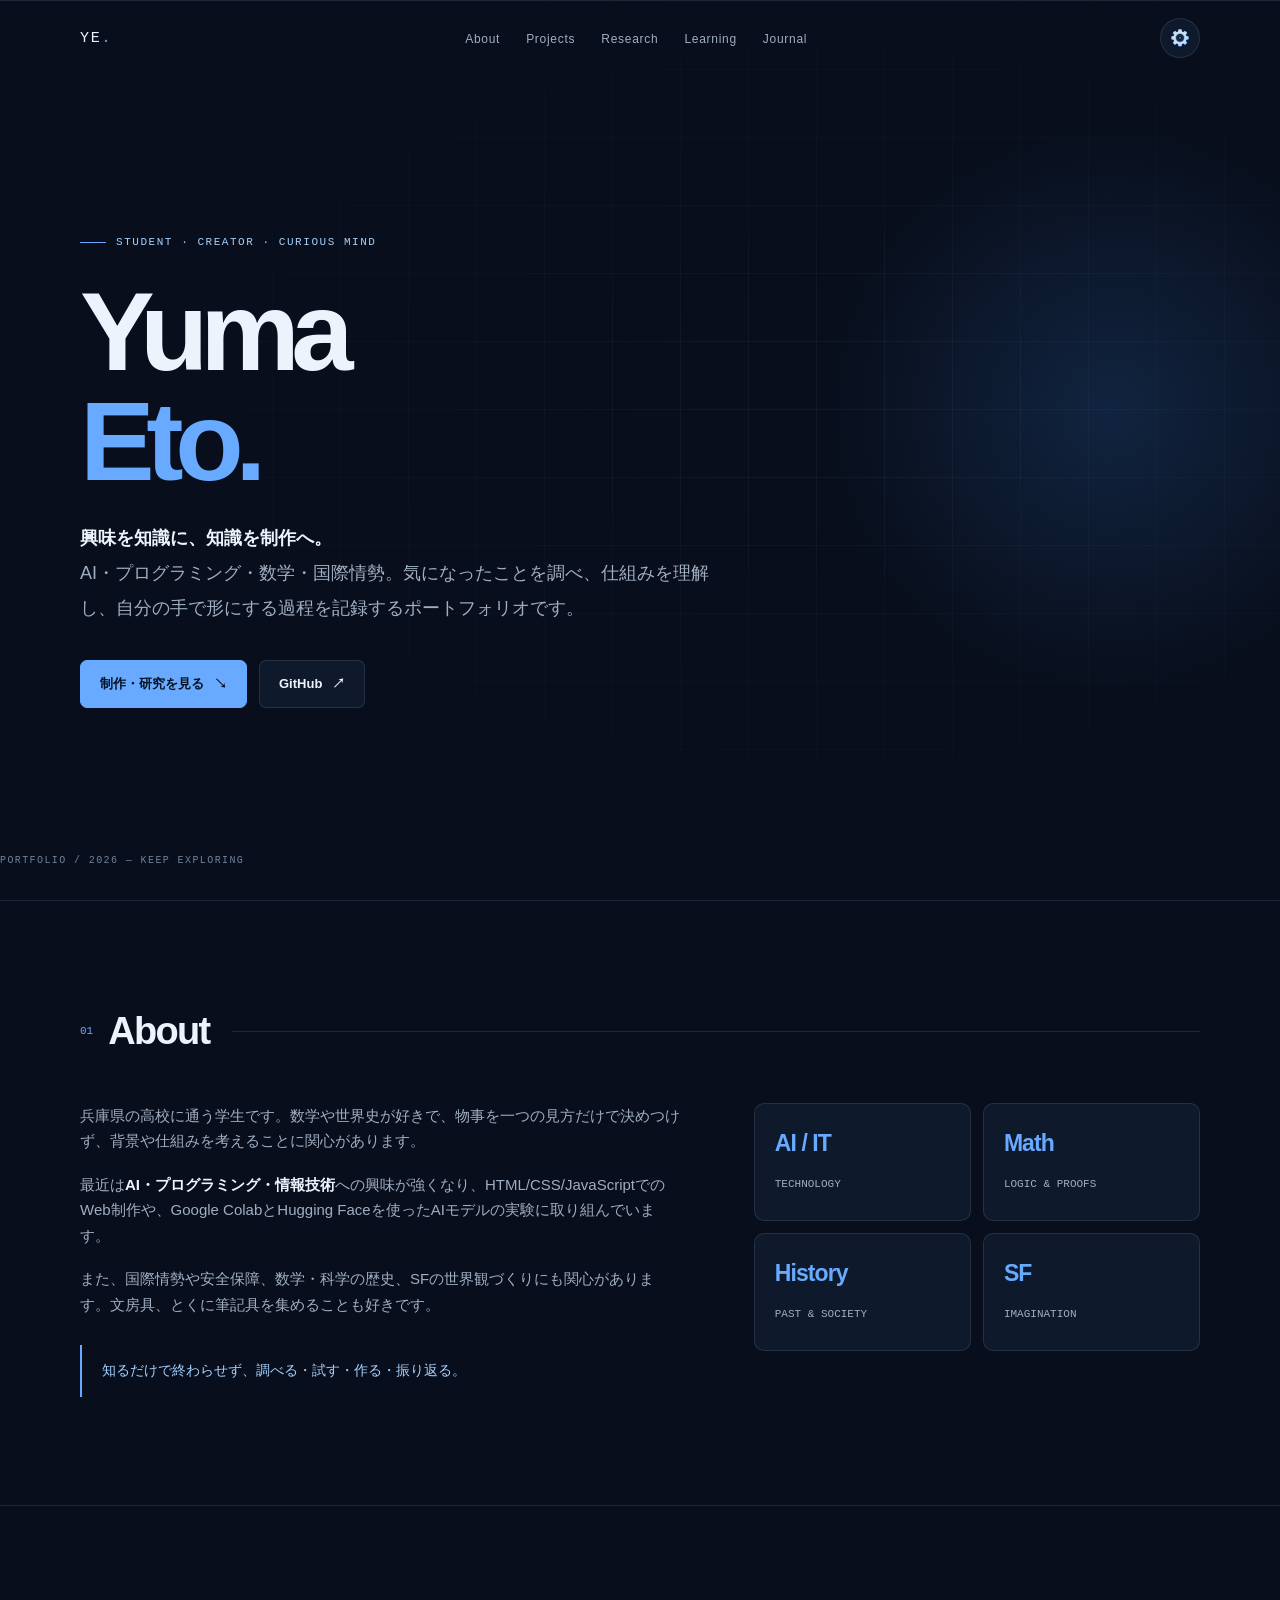
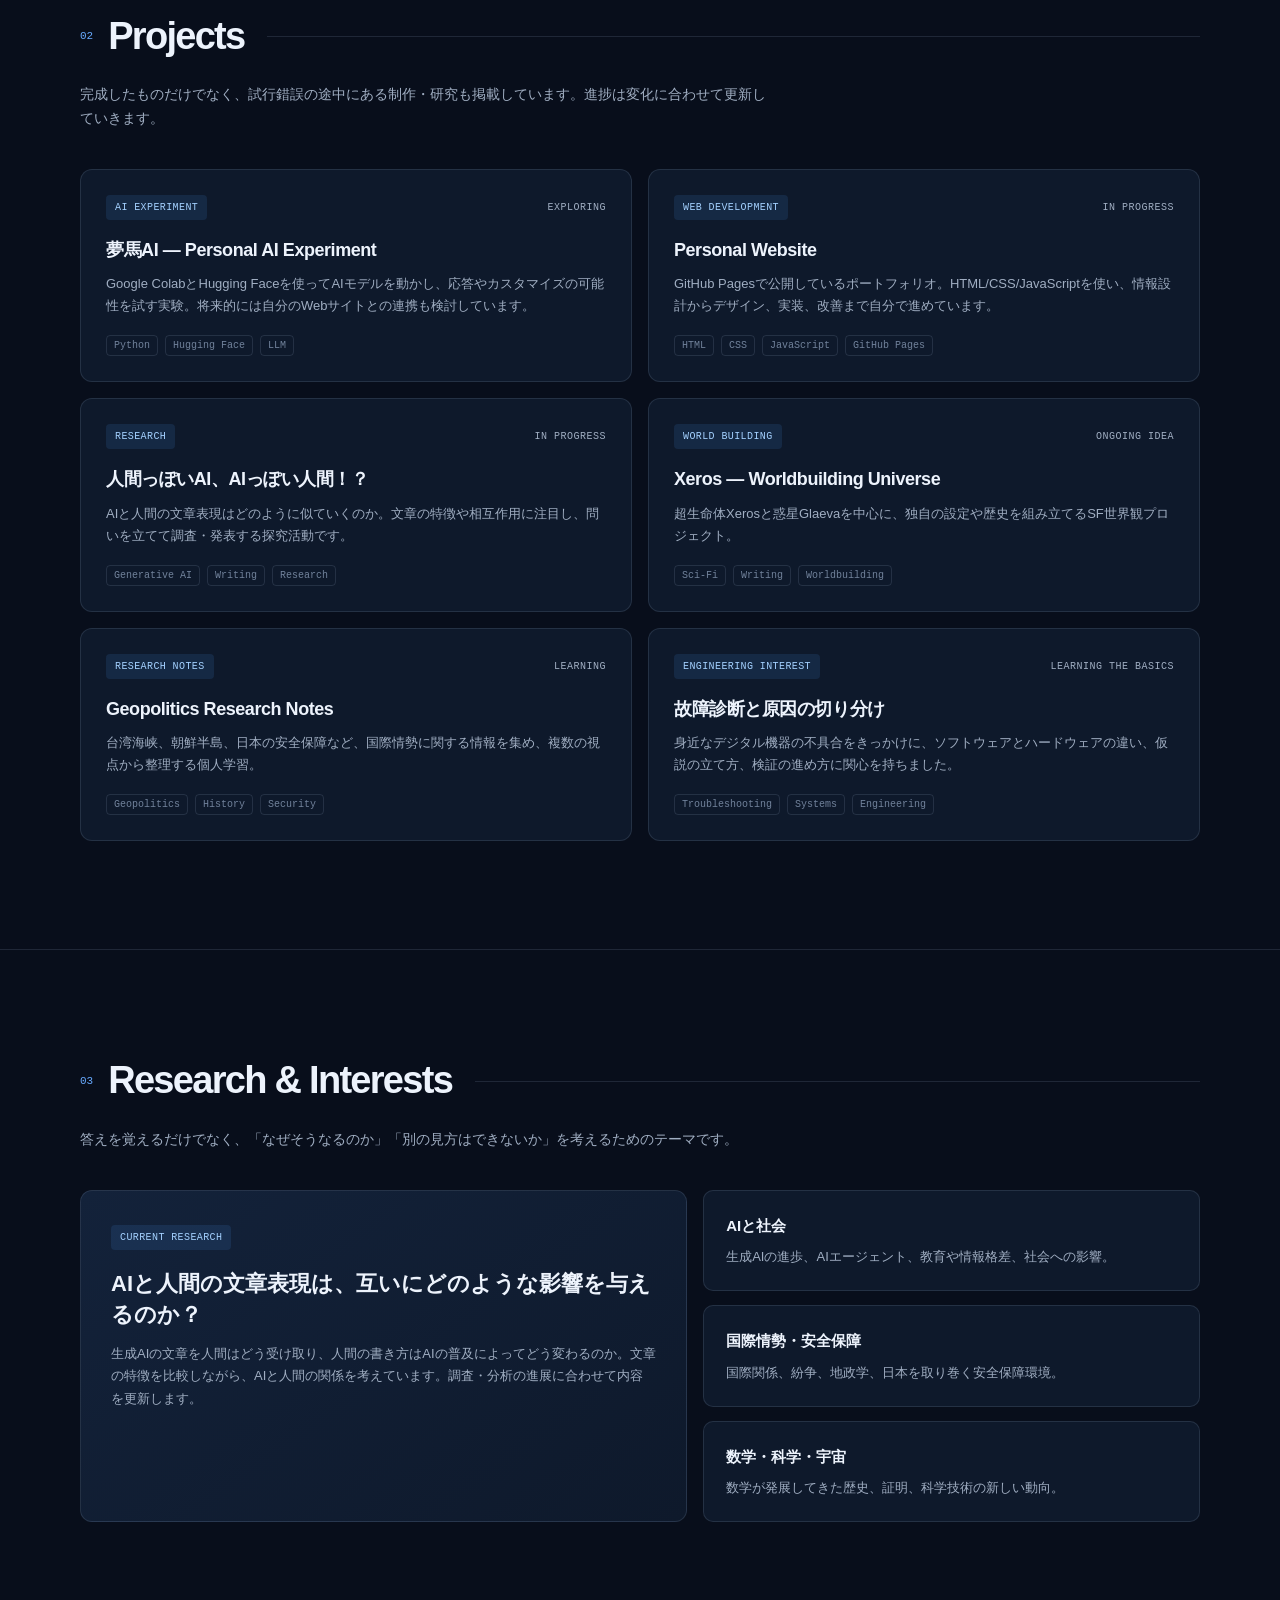
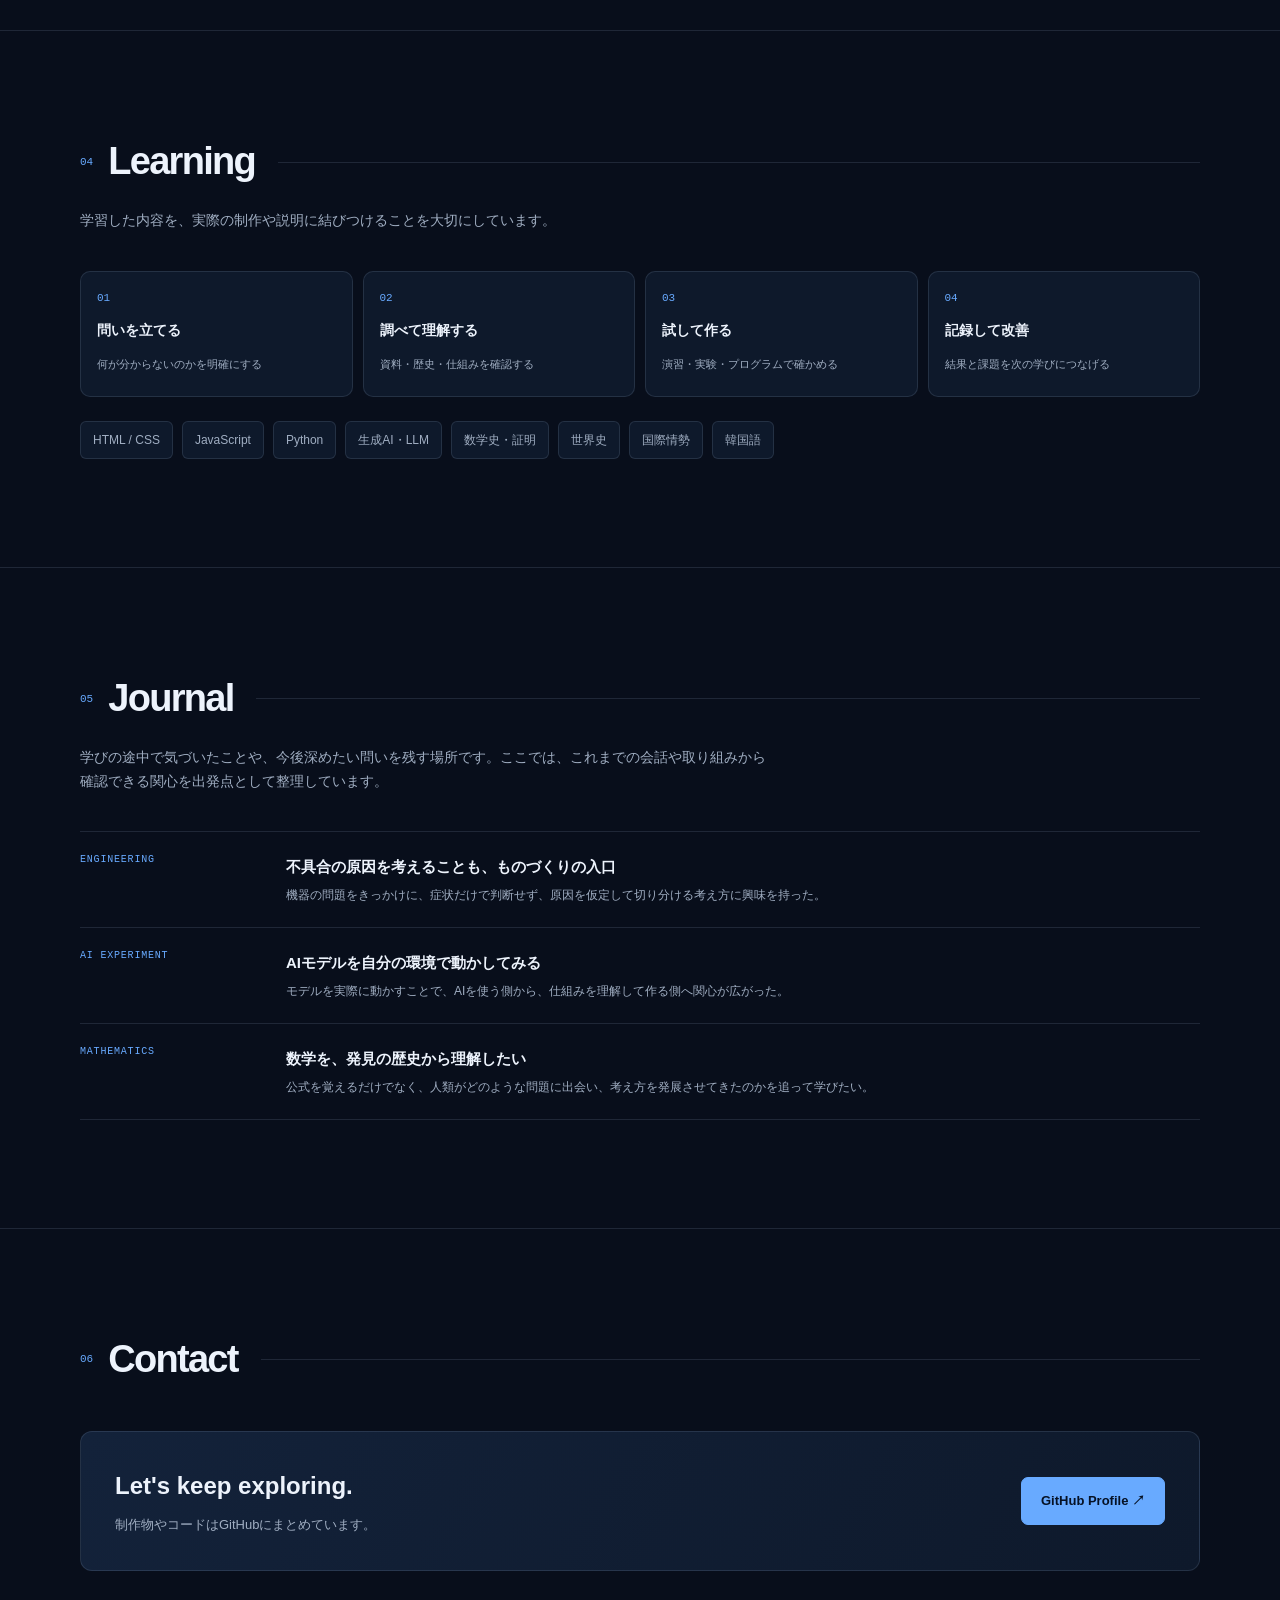
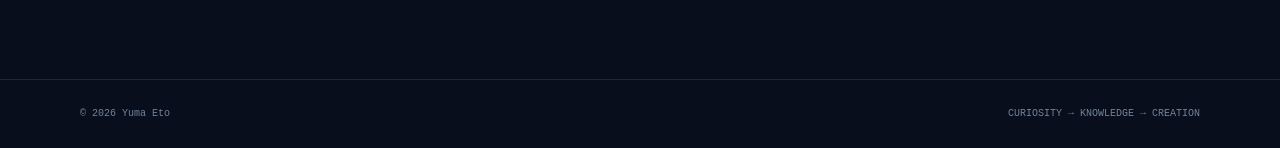
==== commit e870e6af: "Inline minified CSS to remove critical request chain" ====
--- a/index.html
+++ b/index.html
@@ -57,11 +57,10 @@
   }
   </script>
   <link rel="icon" href="/mysite/favicon.png" type="image/png">
-  <link rel="preconnect" href="https://fonts.googleapis.com">
-  <link rel="preconnect" href="https://fonts.gstatic.com" crossorigin>
-  <link href="https://fonts.googleapis.com/css2?family=DM+Mono:wght@400;500&family=Manrope:wght@400;500;600;700;800&family=Noto+Sans+JP:wght@400;500;600;700&display=swap" rel="stylesheet">
   
-  <link rel="stylesheet" href="/mysite/style.min.css">
+  <style>
+:root{color-scheme:dark;--bg:#080e1b;--surface:#0e192b;--surface-2:#13223a;--text:#edf3fc;--muted:#a0aec2;--subtle:#71829b;--line:rgba(185,207,239,.13);--accent:#68aaff;--accent-2:#a4d1ff;--accent-soft:rgba(75,145,235,.13);--nav:rgba(8,14,27,.82);--shadow:0 22px 60px rgba(0,0,0,.22);--font:-apple-system,BlinkMacSystemFont,'Segoe UI','Hiragino Kaku Gothic ProN','Hiragino Sans',Meiryo,sans-serif;}:root[data-theme="light"]{color-scheme:light;--bg:#f5f8fc;--surface:#fff;--surface-2:#eaf1fa;--text:#142238;--muted:#52647c;--subtle:#708198;--line:rgba(32,65,108,.14);--accent:#236bc0;--accent-2:#18569f;--accent-soft:rgba(35,107,192,.09);--nav:rgba(245,248,252,.86);--shadow:0 22px 60px rgba(35,65,100,.09);}*,*::before,*::after{box-sizing:border-box}html{scroll-behavior:smooth;scroll-padding-top:90px}body{margin:0;background:var(--bg);color:var(--text);font-family:var(--font);line-height:1.7;overflow-x:hidden;transition:background .25s,color .25s}a{color:inherit}button{font:inherit}.skip-link{position:fixed;top:8px;left:8px;z-index:300;padding:10px 14px;background:var(--surface);border:1px solid var(--line);border-radius:8px;transform:translateY(-150%)}.skip-link:focus{transform:translateY(0)}.container{width:min(1120px,calc(100% - 48px));margin-inline:auto}.mono,.eyebrow,.section-index,.tag,.status{font-family:ui-monospace,SFMono-Regular,Menlo,Consolas,monospace}.mono{letter-spacing:.04em}.topbar{position:fixed;inset:0 0 auto;z-index:100;border-bottom:1px solid transparent;transition:background .25s,border-color .25s}.topbar.scrolled{background:var(--nav);backdrop-filter:blur(16px);border-color:var(--line)}.nav-wrap{height:76px;display:flex;align-items:center;justify-content:space-between;gap:24px}.brand{text-decoration:none;font:500 15px ui-monospace,SFMono-Regular,Menlo,Consolas,monospace;letter-spacing:.12em}.brand span{color:var(--accent)}.nav-links{display:flex;align-items:center;gap:26px;list-style:none;margin:0;padding:0}.nav-links a{text-decoration:none;color:var(--muted);font-size:12px;letter-spacing:.06em;transition:color .2s}.nav-links a:hover,.nav-links a:focus-visible{color:var(--accent)}.nav-actions{display:flex;align-items:center;gap:10px}.menu-toggle{display:none}.settings-toggle{display:grid;place-items:center;width:40px;height:40px;padding:0;border:1px solid var(--line);border-radius:50%;background:var(--surface);color:var(--text);cursor:pointer;transition:border-color .2s,background .2s,transform .25s}.settings-toggle:hover{border-color:var(--accent);background:var(--accent-soft);transform:rotate(28deg)}.settings-toggle{font-size:21px;line-height:1}.settings-toggle img{display:block;width:24px;height:24px;object-fit:contain}.settings-backdrop{position:fixed;inset:0;z-index:190;background:rgba(3,9,19,.42);backdrop-filter:blur(3px);opacity:0;transition:opacity .3s}.settings-backdrop:not([hidden]){display:block;opacity:1}.settings-panel{position:fixed;z-index:200;inset:0 0 0 auto;width:min(410px,100%);padding:34px 30px 24px;background:color-mix(in srgb,var(--surface) 76%,transparent);border-left:1px solid var(--line);box-shadow:-24px 0 80px rgba(0,0,0,.2);backdrop-filter:blur(28px) saturate(150%);-webkit-backdrop-filter:blur(28px) saturate(150%);transform:translateX(105%);visibility:hidden;transition:transform .38s cubic-bezier(.2,.75,.25,1),visibility .38s;display:flex;flex-direction:column}.settings-panel.open{transform:translateX(0);visibility:visible}.settings-header{display:flex;justify-content:space-between;align-items:flex-start;padding-bottom:27px;border-bottom:1px solid var(--line)}.settings-kicker{font-size:9px;letter-spacing:.2em;color:var(--accent)}.settings-header h2{font-size:27px;margin:7px 0 0;letter-spacing:-.04em}.settings-close{width:36px;height:36px;border:1px solid var(--line);border-radius:50%;background:var(--accent-soft);color:var(--text);font-size:23px;line-height:1;cursor:pointer;transition:background .2s,border-color .2s}.settings-close:hover{border-color:var(--accent);background:var(--surface-2)}.settings-content{padding-top:28px}.setting-group{padding:0 0 27px;margin:0 0 27px;border-bottom:1px solid var(--line)}.setting-group h3{margin:0 0 13px;font:500 11px ui-monospace,SFMono-Regular,Menlo,Consolas,monospace;letter-spacing:.12em;color:var(--muted);text-transform:uppercase}.setting-options{display:grid;gap:8px}.setting-option{display:flex;align-items:center;gap:12px;width:100%;padding:12px 13px;border:1px solid var(--line);border-radius:8px;background:rgba(120,155,200,.035);color:var(--text);text-align:left;font-size:13px;cursor:pointer;transition:border-color .2s,background .2s}.setting-option:hover{border-color:rgba(104,170,255,.45);background:var(--accent-soft)}.setting-option.active{border-color:var(--accent);background:var(--accent-soft)}.option-icon{display:grid;place-items:center;width:25px;height:25px;border-radius:6px;background:var(--accent-soft);color:var(--accent);font-size:16px}.language-icon{font:12px ui-monospace,SFMono-Regular,Menlo,Consolas,monospace}.option-check{margin-left:auto;color:var(--accent);opacity:0;font-size:14px}.setting-option.active .option-check{opacity:1}.settings-footer{margin-top:auto;padding-top:18px;border-top:1px solid var(--line);font-size:9px;letter-spacing:.13em;color:var(--subtle)}.settings-footer span{color:var(--accent);padding:0 5px}body.settings-open{overflow:hidden}.hero{min-height:760px;min-height:100svh;display:grid;align-items:center;position:relative;isolation:isolate;padding:140px 0 100px;overflow:hidden}.hero::before{content:"";position:absolute;z-index:-2;inset:0;background-image:linear-gradient(var(--line) 1px,transparent 1px),linear-gradient(90deg,var(--line) 1px,transparent 1px);background-size:68px 68px;mask-image:radial-gradient(ellipse at 65% 45%,#000 5%,transparent 72%);opacity:.42}.hero::after{content:"";position:absolute;z-index:-1;width:600px;height:600px;right:-130px;top:12%;border-radius:50%;background:radial-gradient(circle,rgba(56,135,230,.18),transparent 68%);pointer-events:none}.eyebrow{display:flex;align-items:center;gap:10px;color:var(--accent-2);font-size:11px;letter-spacing:.14em;text-transform:uppercase}.eyebrow::before{content:"";width:26px;height:1px;background:var(--accent)}h1{font-size:clamp(58px,10vw,112px);line-height:.98;letter-spacing:-.075em;margin:26px 0 24px;font-weight:800}h1 span{display:block;color:var(--accent)}.hero-lead{max-width:640px;color:var(--muted);font-size:clamp(15px,2vw,18px);line-height:1.95;margin:0}.hero-lead strong{color:var(--text);font-weight:600}.hero-actions{display:flex;flex-wrap:wrap;gap:12px;margin-top:34px}.button{display:inline-flex;align-items:center;justify-content:center;gap:10px;text-decoration:none;border:1px solid var(--line);border-radius:7px;padding:12px 19px;font-size:13px;font-weight:700;transition:transform .2s,border-color .2s,background .2s}.button:hover{transform:translateY(-2px);border-color:var(--accent)}.button.primary{background:var(--accent);border-color:var(--accent);color:#061225}.button.secondary{background:var(--surface);color:var(--text)}.hero-foot{position:absolute;bottom:34px;left:0;color:var(--subtle);font:10px ui-monospace,SFMono-Regular,Menlo,Consolas,monospace;letter-spacing:.14em;text-transform:uppercase}section{padding:108px 0;border-top:1px solid var(--line)}.section-heading{display:flex;align-items:center;gap:15px;margin-bottom:48px}.section-index{color:var(--accent);font-size:11px}h2{font-size:clamp(27px,4vw,38px);letter-spacing:-.045em;line-height:1.2;margin:0;font-weight:800}.heading-line{height:1px;background:var(--line);flex:1;margin-left:8px}.section-intro{max-width:690px;color:var(--muted);margin:-24px 0 38px;font-size:14px}.about-grid{display:grid;grid-template-columns:1.15fr .85fr;gap:70px;align-items:start}.about-copy p{color:var(--muted);margin:0 0 18px;font-size:15px}.about-copy strong{color:var(--text);font-weight:600}.principle{border-left:2px solid var(--accent);padding:14px 0 14px 20px;margin-top:28px;color:var(--accent-2);font-size:14px}.fact-grid{display:grid;grid-template-columns:1fr 1fr;gap:12px}.fact{padding:20px;border:1px solid var(--line);background:var(--surface);border-radius:10px;min-height:118px}.fact b{display:block;font-size:23px;letter-spacing:-.04em;color:var(--accent);margin-bottom:5px}.fact span{font-size:11px;color:var(--muted);font-family:ui-monospace,SFMono-Regular,Menlo,Consolas,monospace}.cards{display:grid;grid-template-columns:repeat(2,minmax(0,1fr));gap:16px}.card{background:var(--surface);border:1px solid var(--line);border-radius:12px;padding:25px;min-width:0;transition:transform .22s,border-color .22s,box-shadow .22s}.card:hover{transform:translateY(-4px);border-color:rgba(104,170,255,.45);box-shadow:var(--shadow)}.card-top{display:flex;justify-content:space-between;align-items:center;gap:12px;margin-bottom:18px}.tag{display:inline-flex;align-items:center;padding:4px 9px;border-radius:4px;background:var(--accent-soft);color:var(--accent-2);font-size:10px;letter-spacing:.04em}.status{font-size:10px;color:var(--muted);letter-spacing:.05em}.card h3{font-size:18px;line-height:1.4;margin:0 0 10px;letter-spacing:-.025em}.card p{font-size:13px;color:var(--muted);margin:0 0 18px}.card-meta{display:flex;flex-wrap:wrap;gap:7px}.card-meta span{font:10px ui-monospace,SFMono-Regular,Menlo,Consolas,monospace;color:var(--subtle);border:1px solid var(--line);border-radius:4px;padding:4px 7px}.skills-grid{display:grid;grid-template-columns:repeat(3,1fr);gap:14px}.skill-box{padding:22px;border:1px solid var(--line);border-radius:10px;background:var(--surface)}.skill-box h3{font-size:13px;margin:0 0 14px;color:var(--accent-2);letter-spacing:.04em}.skill-box p{font-size:12px;color:var(--muted);margin:0;line-height:1.9}.research-grid{display:grid;grid-template-columns:1.1fr .9fr;gap:16px}.research-main{background:linear-gradient(145deg,var(--surface-2),var(--surface));border:1px solid var(--line);border-radius:12px;padding:30px}.research-main h3{font-size:22px;margin:18px 0 12px;line-height:1.45}.research-main p,.research-side p{font-size:13px;color:var(--muted);margin:0}.research-side{display:grid;gap:14px}.research-side article{padding:22px;border:1px solid var(--line);border-radius:10px;background:var(--surface)}.research-side h3{font-size:15px;margin:0 0 8px}.learning-flow{display:grid;grid-template-columns:repeat(4,1fr);gap:10px;counter-reset:step}.learning-step{position:relative;padding:20px 16px;border:1px solid var(--line);border-radius:10px;background:var(--surface);counter-increment:step}.learning-step::before{content:"0" counter(step);display:block;color:var(--accent);font:11px ui-monospace,SFMono-Regular,Menlo,Consolas,monospace;margin-bottom:15px}.learning-step b{display:block;font-size:14px;margin-bottom:6px}.learning-step span{font-size:11px;color:var(--muted)}.topic-list{display:flex;flex-wrap:wrap;gap:9px;margin-top:24px}.topic-list span{padding:8px 12px;border:1px solid var(--line);background:var(--surface);border-radius:6px;font-size:12px;color:var(--muted)}.journal-list{border-top:1px solid var(--line)}.journal-item{display:grid;grid-template-columns:180px 1fr;gap:26px;padding:22px 0;border-bottom:1px solid var(--line)}.journal-item .label{font:10px ui-monospace,SFMono-Regular,Menlo,Consolas,monospace;color:var(--accent);letter-spacing:.08em}.journal-item h3{font-size:15px;margin:0 0 5px}.journal-item p{font-size:12px;color:var(--muted);margin:0}.contact-panel{display:flex;justify-content:space-between;align-items:center;gap:28px;padding:34px;border:1px solid var(--line);border-radius:12px;background:linear-gradient(120deg,var(--surface-2),var(--surface))}.contact-panel h3{font-size:24px;margin:0 0 8px}.contact-panel p{font-size:13px;color:var(--muted);margin:0}footer{padding:28px 0;border-top:1px solid var(--line);color:var(--subtle);font:10px ui-monospace,SFMono-Regular,Menlo,Consolas,monospace}.footer-inner{display:flex;justify-content:space-between;gap:16px;flex-wrap:wrap}.reveal{opacity:1;transform:none}.js .reveal{opacity:0;transform:translateY(18px);transition:opacity .65s ease,transform .65s ease}.js .reveal.visible{opacity:1;transform:none}:focus-visible{outline:2px solid var(--accent);outline-offset:4px}@media(max-width:800px){.nav-wrap{height:68px}.nav-links{gap:15px}.nav-links a{font-size:11px}.about-grid,.research-grid{grid-template-columns:1fr;gap:28px}.skills-grid{grid-template-columns:1fr 1fr}.learning-flow{grid-template-columns:1fr 1fr}section{padding:82px 0}}@media(max-width:620px){.container{width:min(100% - 36px,540px)}.menu-toggle{display:inline-flex;align-items:center;justify-content:center;width:40px;height:40px;padding:0}.nav-links{display:none;position:absolute;top:67px;left:18px;right:18px;padding:16px;background:var(--surface);border:1px solid var(--line);border-radius:10px;box-shadow:var(--shadow);flex-direction:column;align-items:stretch;gap:0}.nav-links.open{display:flex}.nav-links a{display:block;padding:11px 8px;font-size:13px}.nav-wrap{gap:10px}.nav-actions{margin-left:auto}.hero{min-height:720px;min-height:92svh;padding:120px 0 100px}h1{font-size:clamp(55px,17vw,82px)}.hero-foot{bottom:24px}section{padding:72px 0}.section-heading{margin-bottom:34px}.cards,.skills-grid{grid-template-columns:1fr}.fact{min-height:100px;padding:16px}.journal-item{grid-template-columns:1fr;gap:7px}.contact-panel{align-items:flex-start;flex-direction:column;padding:25px}.contact-panel h3{font-size:21px}}@media(prefers-reduced-motion:reduce){*,*::before,*::after{scroll-behavior:auto!important;animation-duration:.01ms!important;animation-iteration-count:1!important;transition-duration:.01ms!important}.js .reveal{opacity:1;transform:none}}
+  </style>
   <script src="/mysite/script.js" defer></script>
 </head>
 <body>
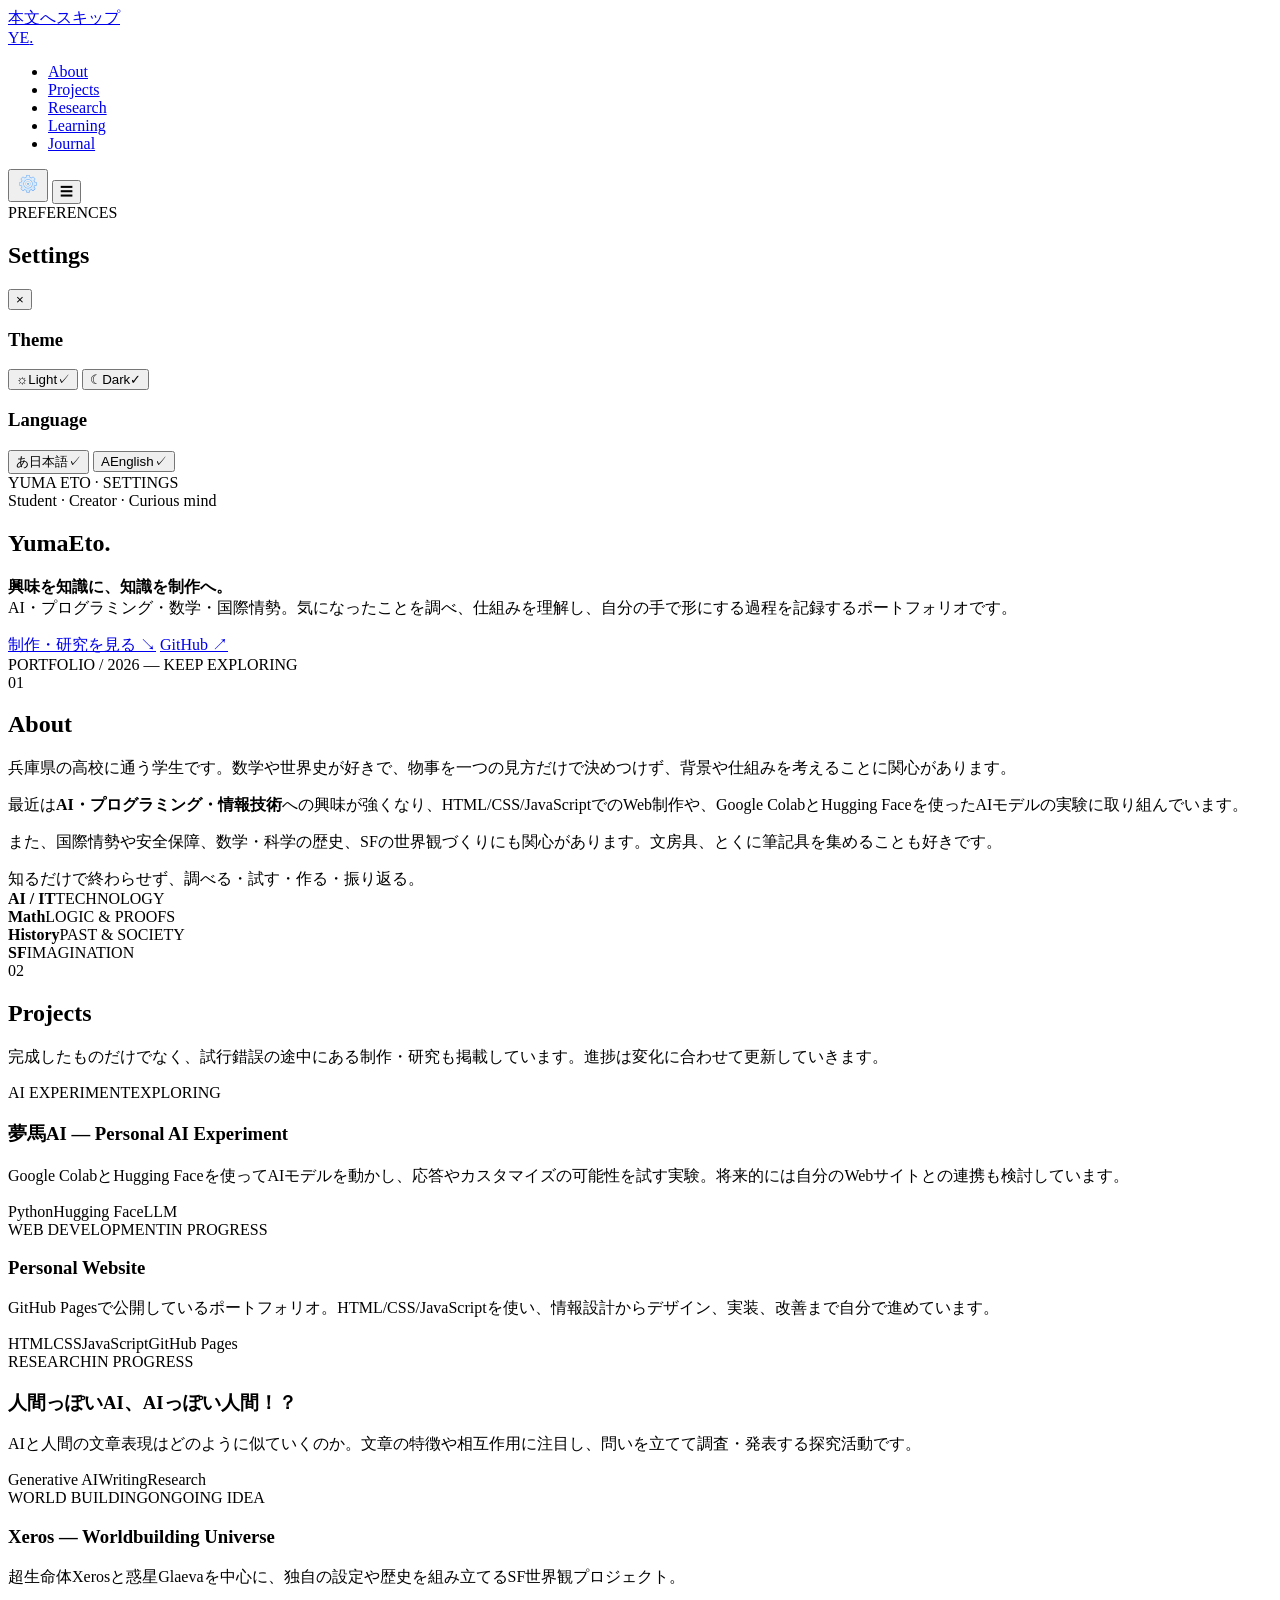
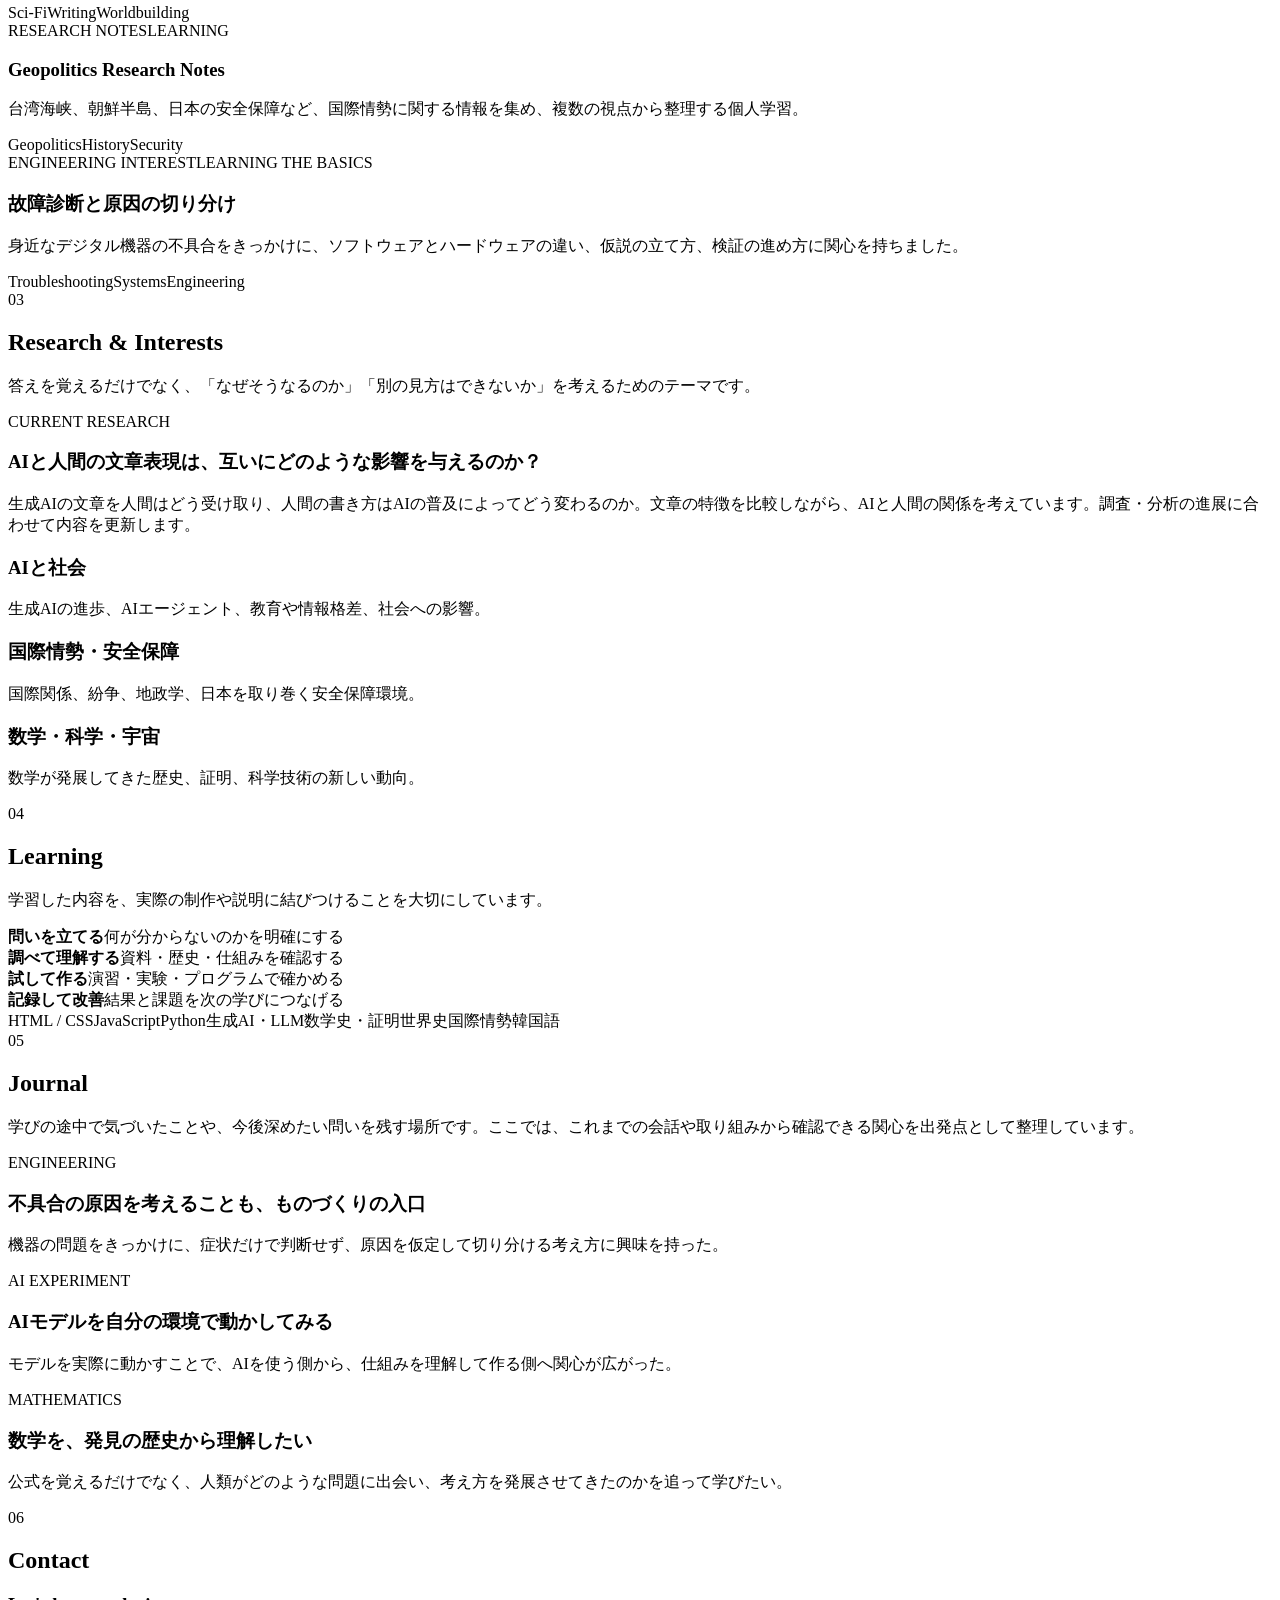
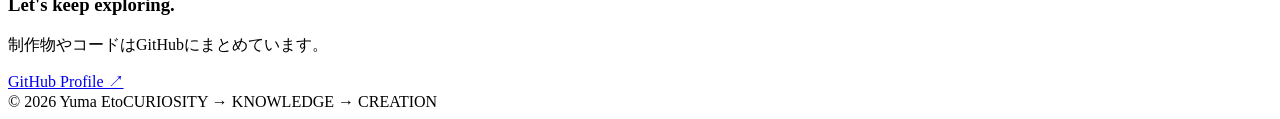
==== commit 0077b543: "Restore external minified stylesheet" ====
--- a/index.html
+++ b/index.html
@@ -58,9 +58,7 @@
   </script>
   <link rel="icon" href="/mysite/favicon.png" type="image/png">
   
-  <style>
-:root{color-scheme:dark;--bg:#080e1b;--surface:#0e192b;--surface-2:#13223a;--text:#edf3fc;--muted:#a0aec2;--subtle:#71829b;--line:rgba(185,207,239,.13);--accent:#68aaff;--accent-2:#a4d1ff;--accent-soft:rgba(75,145,235,.13);--nav:rgba(8,14,27,.82);--shadow:0 22px 60px rgba(0,0,0,.22);--font:-apple-system,BlinkMacSystemFont,'Segoe UI','Hiragino Kaku Gothic ProN','Hiragino Sans',Meiryo,sans-serif;}:root[data-theme="light"]{color-scheme:light;--bg:#f5f8fc;--surface:#fff;--surface-2:#eaf1fa;--text:#142238;--muted:#52647c;--subtle:#708198;--line:rgba(32,65,108,.14);--accent:#236bc0;--accent-2:#18569f;--accent-soft:rgba(35,107,192,.09);--nav:rgba(245,248,252,.86);--shadow:0 22px 60px rgba(35,65,100,.09);}*,*::before,*::after{box-sizing:border-box}html{scroll-behavior:smooth;scroll-padding-top:90px}body{margin:0;background:var(--bg);color:var(--text);font-family:var(--font);line-height:1.7;overflow-x:hidden;transition:background .25s,color .25s}a{color:inherit}button{font:inherit}.skip-link{position:fixed;top:8px;left:8px;z-index:300;padding:10px 14px;background:var(--surface);border:1px solid var(--line);border-radius:8px;transform:translateY(-150%)}.skip-link:focus{transform:translateY(0)}.container{width:min(1120px,calc(100% - 48px));margin-inline:auto}.mono,.eyebrow,.section-index,.tag,.status{font-family:ui-monospace,SFMono-Regular,Menlo,Consolas,monospace}.mono{letter-spacing:.04em}.topbar{position:fixed;inset:0 0 auto;z-index:100;border-bottom:1px solid transparent;transition:background .25s,border-color .25s}.topbar.scrolled{background:var(--nav);backdrop-filter:blur(16px);border-color:var(--line)}.nav-wrap{height:76px;display:flex;align-items:center;justify-content:space-between;gap:24px}.brand{text-decoration:none;font:500 15px ui-monospace,SFMono-Regular,Menlo,Consolas,monospace;letter-spacing:.12em}.brand span{color:var(--accent)}.nav-links{display:flex;align-items:center;gap:26px;list-style:none;margin:0;padding:0}.nav-links a{text-decoration:none;color:var(--muted);font-size:12px;letter-spacing:.06em;transition:color .2s}.nav-links a:hover,.nav-links a:focus-visible{color:var(--accent)}.nav-actions{display:flex;align-items:center;gap:10px}.menu-toggle{display:none}.settings-toggle{display:grid;place-items:center;width:40px;height:40px;padding:0;border:1px solid var(--line);border-radius:50%;background:var(--surface);color:var(--text);cursor:pointer;transition:border-color .2s,background .2s,transform .25s}.settings-toggle:hover{border-color:var(--accent);background:var(--accent-soft);transform:rotate(28deg)}.settings-toggle{font-size:21px;line-height:1}.settings-toggle img{display:block;width:24px;height:24px;object-fit:contain}.settings-backdrop{position:fixed;inset:0;z-index:190;background:rgba(3,9,19,.42);backdrop-filter:blur(3px);opacity:0;transition:opacity .3s}.settings-backdrop:not([hidden]){display:block;opacity:1}.settings-panel{position:fixed;z-index:200;inset:0 0 0 auto;width:min(410px,100%);padding:34px 30px 24px;background:color-mix(in srgb,var(--surface) 76%,transparent);border-left:1px solid var(--line);box-shadow:-24px 0 80px rgba(0,0,0,.2);backdrop-filter:blur(28px) saturate(150%);-webkit-backdrop-filter:blur(28px) saturate(150%);transform:translateX(105%);visibility:hidden;transition:transform .38s cubic-bezier(.2,.75,.25,1),visibility .38s;display:flex;flex-direction:column}.settings-panel.open{transform:translateX(0);visibility:visible}.settings-header{display:flex;justify-content:space-between;align-items:flex-start;padding-bottom:27px;border-bottom:1px solid var(--line)}.settings-kicker{font-size:9px;letter-spacing:.2em;color:var(--accent)}.settings-header h2{font-size:27px;margin:7px 0 0;letter-spacing:-.04em}.settings-close{width:36px;height:36px;border:1px solid var(--line);border-radius:50%;background:var(--accent-soft);color:var(--text);font-size:23px;line-height:1;cursor:pointer;transition:background .2s,border-color .2s}.settings-close:hover{border-color:var(--accent);background:var(--surface-2)}.settings-content{padding-top:28px}.setting-group{padding:0 0 27px;margin:0 0 27px;border-bottom:1px solid var(--line)}.setting-group h3{margin:0 0 13px;font:500 11px ui-monospace,SFMono-Regular,Menlo,Consolas,monospace;letter-spacing:.12em;color:var(--muted);text-transform:uppercase}.setting-options{display:grid;gap:8px}.setting-option{display:flex;align-items:center;gap:12px;width:100%;padding:12px 13px;border:1px solid var(--line);border-radius:8px;background:rgba(120,155,200,.035);color:var(--text);text-align:left;font-size:13px;cursor:pointer;transition:border-color .2s,background .2s}.setting-option:hover{border-color:rgba(104,170,255,.45);background:var(--accent-soft)}.setting-option.active{border-color:var(--accent);background:var(--accent-soft)}.option-icon{display:grid;place-items:center;width:25px;height:25px;border-radius:6px;background:var(--accent-soft);color:var(--accent);font-size:16px}.language-icon{font:12px ui-monospace,SFMono-Regular,Menlo,Consolas,monospace}.option-check{margin-left:auto;color:var(--accent);opacity:0;font-size:14px}.setting-option.active .option-check{opacity:1}.settings-footer{margin-top:auto;padding-top:18px;border-top:1px solid var(--line);font-size:9px;letter-spacing:.13em;color:var(--subtle)}.settings-footer span{color:var(--accent);padding:0 5px}body.settings-open{overflow:hidden}.hero{min-height:760px;min-height:100svh;display:grid;align-items:center;position:relative;isolation:isolate;padding:140px 0 100px;overflow:hidden}.hero::before{content:"";position:absolute;z-index:-2;inset:0;background-image:linear-gradient(var(--line) 1px,transparent 1px),linear-gradient(90deg,var(--line) 1px,transparent 1px);background-size:68px 68px;mask-image:radial-gradient(ellipse at 65% 45%,#000 5%,transparent 72%);opacity:.42}.hero::after{content:"";position:absolute;z-index:-1;width:600px;height:600px;right:-130px;top:12%;border-radius:50%;background:radial-gradient(circle,rgba(56,135,230,.18),transparent 68%);pointer-events:none}.eyebrow{display:flex;align-items:center;gap:10px;color:var(--accent-2);font-size:11px;letter-spacing:.14em;text-transform:uppercase}.eyebrow::before{content:"";width:26px;height:1px;background:var(--accent)}h1{font-size:clamp(58px,10vw,112px);line-height:.98;letter-spacing:-.075em;margin:26px 0 24px;font-weight:800}h1 span{display:block;color:var(--accent)}.hero-lead{max-width:640px;color:var(--muted);font-size:clamp(15px,2vw,18px);line-height:1.95;margin:0}.hero-lead strong{color:var(--text);font-weight:600}.hero-actions{display:flex;flex-wrap:wrap;gap:12px;margin-top:34px}.button{display:inline-flex;align-items:center;justify-content:center;gap:10px;text-decoration:none;border:1px solid var(--line);border-radius:7px;padding:12px 19px;font-size:13px;font-weight:700;transition:transform .2s,border-color .2s,background .2s}.button:hover{transform:translateY(-2px);border-color:var(--accent)}.button.primary{background:var(--accent);border-color:var(--accent);color:#061225}.button.secondary{background:var(--surface);color:var(--text)}.hero-foot{position:absolute;bottom:34px;left:0;color:var(--subtle);font:10px ui-monospace,SFMono-Regular,Menlo,Consolas,monospace;letter-spacing:.14em;text-transform:uppercase}section{padding:108px 0;border-top:1px solid var(--line)}.section-heading{display:flex;align-items:center;gap:15px;margin-bottom:48px}.section-index{color:var(--accent);font-size:11px}h2{font-size:clamp(27px,4vw,38px);letter-spacing:-.045em;line-height:1.2;margin:0;font-weight:800}.heading-line{height:1px;background:var(--line);flex:1;margin-left:8px}.section-intro{max-width:690px;color:var(--muted);margin:-24px 0 38px;font-size:14px}.about-grid{display:grid;grid-template-columns:1.15fr .85fr;gap:70px;align-items:start}.about-copy p{color:var(--muted);margin:0 0 18px;font-size:15px}.about-copy strong{color:var(--text);font-weight:600}.principle{border-left:2px solid var(--accent);padding:14px 0 14px 20px;margin-top:28px;color:var(--accent-2);font-size:14px}.fact-grid{display:grid;grid-template-columns:1fr 1fr;gap:12px}.fact{padding:20px;border:1px solid var(--line);background:var(--surface);border-radius:10px;min-height:118px}.fact b{display:block;font-size:23px;letter-spacing:-.04em;color:var(--accent);margin-bottom:5px}.fact span{font-size:11px;color:var(--muted);font-family:ui-monospace,SFMono-Regular,Menlo,Consolas,monospace}.cards{display:grid;grid-template-columns:repeat(2,minmax(0,1fr));gap:16px}.card{background:var(--surface);border:1px solid var(--line);border-radius:12px;padding:25px;min-width:0;transition:transform .22s,border-color .22s,box-shadow .22s}.card:hover{transform:translateY(-4px);border-color:rgba(104,170,255,.45);box-shadow:var(--shadow)}.card-top{display:flex;justify-content:space-between;align-items:center;gap:12px;margin-bottom:18px}.tag{display:inline-flex;align-items:center;padding:4px 9px;border-radius:4px;background:var(--accent-soft);color:var(--accent-2);font-size:10px;letter-spacing:.04em}.status{font-size:10px;color:var(--muted);letter-spacing:.05em}.card h3{font-size:18px;line-height:1.4;margin:0 0 10px;letter-spacing:-.025em}.card p{font-size:13px;color:var(--muted);margin:0 0 18px}.card-meta{display:flex;flex-wrap:wrap;gap:7px}.card-meta span{font:10px ui-monospace,SFMono-Regular,Menlo,Consolas,monospace;color:var(--subtle);border:1px solid var(--line);border-radius:4px;padding:4px 7px}.skills-grid{display:grid;grid-template-columns:repeat(3,1fr);gap:14px}.skill-box{padding:22px;border:1px solid var(--line);border-radius:10px;background:var(--surface)}.skill-box h3{font-size:13px;margin:0 0 14px;color:var(--accent-2);letter-spacing:.04em}.skill-box p{font-size:12px;color:var(--muted);margin:0;line-height:1.9}.research-grid{display:grid;grid-template-columns:1.1fr .9fr;gap:16px}.research-main{background:linear-gradient(145deg,var(--surface-2),var(--surface));border:1px solid var(--line);border-radius:12px;padding:30px}.research-main h3{font-size:22px;margin:18px 0 12px;line-height:1.45}.research-main p,.research-side p{font-size:13px;color:var(--muted);margin:0}.research-side{display:grid;gap:14px}.research-side article{padding:22px;border:1px solid var(--line);border-radius:10px;background:var(--surface)}.research-side h3{font-size:15px;margin:0 0 8px}.learning-flow{display:grid;grid-template-columns:repeat(4,1fr);gap:10px;counter-reset:step}.learning-step{position:relative;padding:20px 16px;border:1px solid var(--line);border-radius:10px;background:var(--surface);counter-increment:step}.learning-step::before{content:"0" counter(step);display:block;color:var(--accent);font:11px ui-monospace,SFMono-Regular,Menlo,Consolas,monospace;margin-bottom:15px}.learning-step b{display:block;font-size:14px;margin-bottom:6px}.learning-step span{font-size:11px;color:var(--muted)}.topic-list{display:flex;flex-wrap:wrap;gap:9px;margin-top:24px}.topic-list span{padding:8px 12px;border:1px solid var(--line);background:var(--surface);border-radius:6px;font-size:12px;color:var(--muted)}.journal-list{border-top:1px solid var(--line)}.journal-item{display:grid;grid-template-columns:180px 1fr;gap:26px;padding:22px 0;border-bottom:1px solid var(--line)}.journal-item .label{font:10px ui-monospace,SFMono-Regular,Menlo,Consolas,monospace;color:var(--accent);letter-spacing:.08em}.journal-item h3{font-size:15px;margin:0 0 5px}.journal-item p{font-size:12px;color:var(--muted);margin:0}.contact-panel{display:flex;justify-content:space-between;align-items:center;gap:28px;padding:34px;border:1px solid var(--line);border-radius:12px;background:linear-gradient(120deg,var(--surface-2),var(--surface))}.contact-panel h3{font-size:24px;margin:0 0 8px}.contact-panel p{font-size:13px;color:var(--muted);margin:0}footer{padding:28px 0;border-top:1px solid var(--line);color:var(--subtle);font:10px ui-monospace,SFMono-Regular,Menlo,Consolas,monospace}.footer-inner{display:flex;justify-content:space-between;gap:16px;flex-wrap:wrap}.reveal{opacity:1;transform:none}.js .reveal{opacity:0;transform:translateY(18px);transition:opacity .65s ease,transform .65s ease}.js .reveal.visible{opacity:1;transform:none}:focus-visible{outline:2px solid var(--accent);outline-offset:4px}@media(max-width:800px){.nav-wrap{height:68px}.nav-links{gap:15px}.nav-links a{font-size:11px}.about-grid,.research-grid{grid-template-columns:1fr;gap:28px}.skills-grid{grid-template-columns:1fr 1fr}.learning-flow{grid-template-columns:1fr 1fr}section{padding:82px 0}}@media(max-width:620px){.container{width:min(100% - 36px,540px)}.menu-toggle{display:inline-flex;align-items:center;justify-content:center;width:40px;height:40px;padding:0}.nav-links{display:none;position:absolute;top:67px;left:18px;right:18px;padding:16px;background:var(--surface);border:1px solid var(--line);border-radius:10px;box-shadow:var(--shadow);flex-direction:column;align-items:stretch;gap:0}.nav-links.open{display:flex}.nav-links a{display:block;padding:11px 8px;font-size:13px}.nav-wrap{gap:10px}.nav-actions{margin-left:auto}.hero{min-height:720px;min-height:92svh;padding:120px 0 100px}h1{font-size:clamp(55px,17vw,82px)}.hero-foot{bottom:24px}section{padding:72px 0}.section-heading{margin-bottom:34px}.cards,.skills-grid{grid-template-columns:1fr}.fact{min-height:100px;padding:16px}.journal-item{grid-template-columns:1fr;gap:7px}.contact-panel{align-items:flex-start;flex-direction:column;padding:25px}.contact-panel h3{font-size:21px}}@media(prefers-reduced-motion:reduce){*,*::before,*::after{scroll-behavior:auto!important;animation-duration:.01ms!important;animation-iteration-count:1!important;transition-duration:.01ms!important}.js .reveal{opacity:1;transform:none}}
-  </style>
+  <link rel="stylesheet" href="/mysite/style.min.css">
   <script src="/mysite/script.js" defer></script>
 </head>
 <body>
